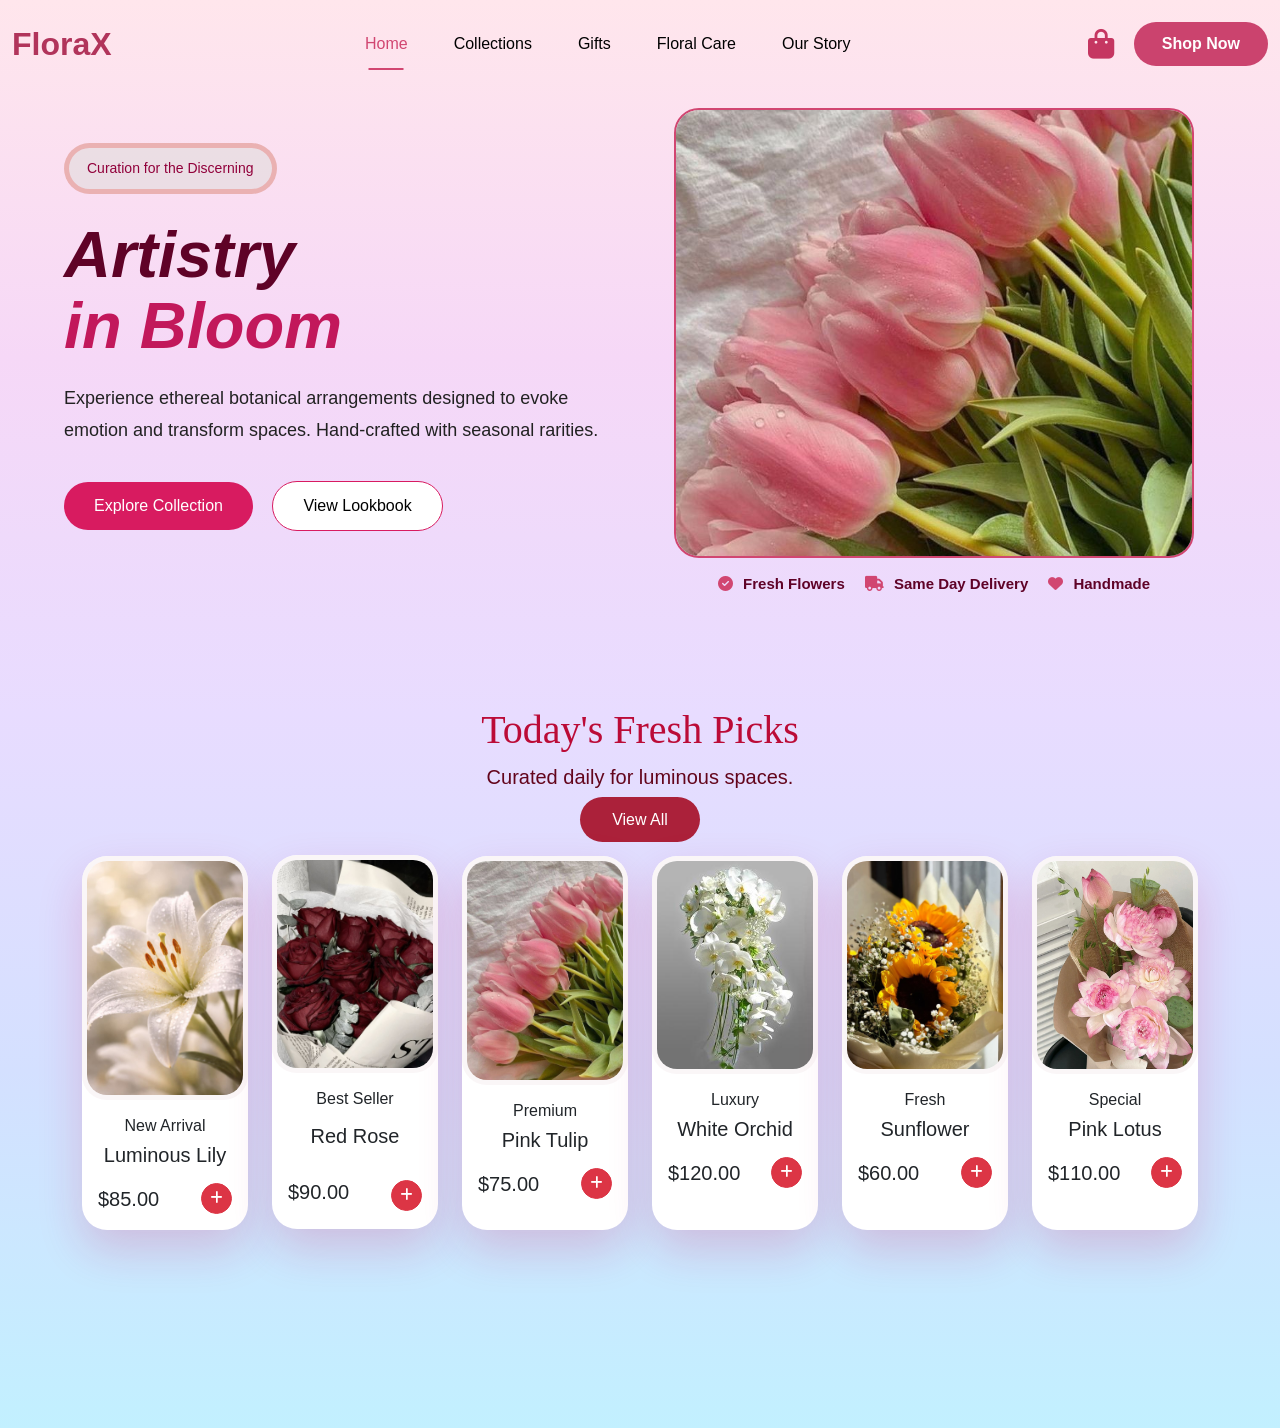
==== index.html @ 1a3cf691 "created cards" ====
<!DOCTYPE html>
<html lang="en">

<head>
    <meta charset="UTF-8">
    <meta name="viewport" content="width=device-width, initial-scale=1.0">
    <title>FloraX</title>
    <link href="https://cdn.jsdelivr.net/npm/bootstrap@5.0.2/dist/css/bootstrap.min.css" rel="stylesheet"
        integrity="sha384-EVSTQN3/azprG1Anm3QDgpJLIm9Nao0Yz1ztcQTwFspd3yD65VohhpuuCOmLASjC" crossorigin="anonymous">
        <script src="https://cdn.jsdelivr.net/npm/bootstrap@5.0.2/dist/js/bootstrap.bundle.min.js"></script>
    <link rel="stylesheet" href="https://cdnjs.cloudflare.com/ajax/libs/font-awesome/6.7.2/css/all.min.css">
    <link rel="stylesheet" href="styles.css">
    <link rel="stylesheet" href="https://cdn.jsdelivr.net/npm/bootstrap-icons@1.11.3/font/bootstrap-icons.min.css">
</head>

<body>

    <div class="container-fluid">

    <nav class="navbar navbar-expand-lg">
        <a class="navbar-brand logo" href="#">FloraX</a>

        <button class="navbar-toggler" type="button" data-bs-toggle="collapse" data-bs-target="#menu">
            <span class="navbar-toggler-icon"></span>
        </button>

        <div class="collapse navbar-collapse" id="menu">
            <ul class="navbar-nav mx-auto">
                <li class="nav-item"><a class="nav-link active" href="#">Home</a></li>
                <li class="nav-item"><a class="nav-link" href="collection.html">Collections</a></li>
                <li class="nav-item"><a class="nav-link" href="gift.html">Gifts</a></li>
                <li class="nav-item"><a class="nav-link" href="floralcare.html">Floral Care</a></li>
                <li class="nav-item"><a class="nav-link" href="aboutus.html">Our Story</a></li>
            </ul>

            <div class="right-side">
                <i class="fa-solid fa-bag-shopping bagg"></i>
                <button class="shop-btn">Shop Now</button>
            </div>
        </div>
    </nav>
     
           <section class="d-block d-md-none">

    <div id="heroSlider" class="carousel slide" data-bs-ride="carousel">

        <div class="carousel-indicators">
            <button type="button" data-bs-target="#heroSlider" data-bs-slide-to="0" class="active" aria-current="true"></button>
            <button type="button" data-bs-target="#heroSlider" data-bs-slide-to="1"></button>
            <button type="button" data-bs-target="#heroSlider" data-bs-slide-to="2"></button>
        </div>

        <div class="carousel-inner">

            <div class="carousel-item active">

                <img src="images/lgt4.jpg" class="d-block w-100" alt="Flower 1">

                <div class="carousel-caption hero-text">
                    <span class="badge rounded-pill season">
                        Season Curational
                    </span>

                    <h1 class="hero-title">
                        Artistry in Bloom
                    </h1>

                    <p class="hero-para">
                        Hand-crafted stories told through the world's rarest petals.
                    </p>
                </div>

            </div>

            <div class="carousel-item">

                <img src="images/lgt1.webp" class="d-block w-100" alt="Flower 2">

                <div class="carousel-caption hero-text">
                    <span class="badge rounded-pill season">
                        Premium Flowers
                    </span>

                    <h1 class="hero-title">
                        Bloom Beautifully
                    </h1>

                    <p class="hero-para">
                        Fresh flowers crafted with love.
                    </p>
                </div>

            </div>

            <div class="carousel-item">

                <img src="images/sun.webp" class="d-block w-100" alt="Flower 3">

                <div class="carousel-caption hero-text">
                    <span class="badge rounded-pill season">
                        Luxury Collection
                    </span>

                    <h1 class="hero-title">
                        Elegant Gifts
                    </h1>

                    <p class="hero-para">
                        Designed for every special occasion.
                    </p>
                </div>

            </div>

        </div>

        <button class="carousel-control-prev" type="button" data-bs-target="#heroSlider" data-bs-slide="prev">
            <span class="carousel-control-prev-icon"></span>
            <span class="visually-hidden">Previous</span>
        </button>

        <button class="carousel-control-next" type="button" data-bs-target="#heroSlider" data-bs-slide="next">
            <span class="carousel-control-next-icon"></span>
            <span class="visually-hidden">Next</span>
        </button>

    </div>

</section>


<section class="hero d-none d-md-block d-lg-none">

    <div class="container-fluid">

        <div class="row align-items-center">

            <div class="col-md-6 hero1">

                                <span class="hero-tag1">
                    Curation for the Discerning
                </span>

                <h1 class="hero-title1">
                    Artistry
                    <br>
                    <span>in Bloom</span>
                </h1>

                <p class="hero-para1">
                    Experience ethereal botanical arrangements designed to evoke emotion and transform spaces.
                </p>

                <button class="btn1 hero-btn1 w-100 mb-3">
                    Explore Collection
                </button>

                <button class="btn2 hero-btn2 w-100">
                    View Lookbook
                </button>

            </div>

            <div class="col-md-6 text-center">
                <img src="images/image1.jpg" class="img-fluid hero-image w-100">
            </div>
             <div class="hero-feature">

                    <span>
                        <i class="fa-solid fa-circle-check"></i>
                        Fresh Flowers
                    </span>

                    <span>
                        <i class="fa-solid fa-truck"></i>
                        Same Day Delivery
                    </span>

                    <span>
                        <i class="fa-solid fa-heart"></i>
                        Handmade
                    </span>

                </div>


        </div>

    </div>

</section>
<section class="hero d-none d-lg-block">

    <div class="container-fluid">

        <div class="row align-items-center">

            <div class="col-lg-6 ">

                <span class="hero-tag2">
                    Curation for the Discerning
                </span>

                <h1 class="hero-title2">
                    Artistry
                    <br>
                    <span>in Bloom</span>
                </h1>

                <p class="hero-para2">
                    Experience ethereal botanical arrangements designed to evoke emotion and transform spaces.
                    Hand-crafted with seasonal rarities.
                </p>

                <button class="hero-btn12">
                    Explore Collection
                </button>

                <button class="hero-btn13">
                    View Lookbook
                </button>

            </div>

            <div class="col-lg-6 text-center">

                <img src="images/tulip.jpg" class="img-fluid hero-image" alt="Flower Bouquet">

                <div class="hero-feature">

                    <span>
                        <i class="fa-solid fa-circle-check"></i>
                        Fresh Flowers
                    </span>

                    <span>
                        <i class="fa-solid fa-truck"></i>
                        Same Day Delivery
                    </span>

                    <span>
                        <i class="fa-solid fa-heart"></i>
                        Handmade
                    </span>

                </div>

            </div>

        </div>

    </div>

</section>

<section class="container my-5 fresh-picks">

    
    <div class="row g-4">
        <div class="text-center ">
        <h1 style="color: rgb(187, 11, 55); font-family: serif; font-size: 40px;">Today's Fresh Picks</h1>
        <p style="color: rgb(99, 5, 28); font-family: sans-serif; font-size: 20px;">
            Curated daily for luminous spaces.
        </p>

        <a href="#" class="btn-view-all">
            View All
        </a>
    </div>


        <div class="col-6 col-md-4 col-lg-2">
            <div class="card h-100">
                <img src="images/lily.jpg" class="card-img-top">

                <div class="card-body text-center">
                    <h6 class="text-t">New Arrival</h6>
                    <h5 class="fn">Luminous Lily</h5>

                    <div class="d-flex justify-content-between align-items-center mt-3">
                        <h5 class="mb-0">$85.00</h5>

                        <button class="btn btn-sm btn-danger rounded-circle c1">
                            <i class="fa-solid fa-plus"></i>
                        </button>
                    </div>
                </div>
            </div>
        </div>

        <div class="col-6 col-md-4 col-lg-2 card2">
            <div class="card h-100">
                <img src="images/rose.jpg" class="card-img-top img2">

                <div class="card-body text-center">
                    <h6 class="text-t">Best Seller</h6>
                    <h5 class="fn mt-3">Red Rose</h5>

                    <div class="d-flex justify-content-between align-items-center mt-4">
                        <h5 class="mb-0">$90.00</h5>

                        <button class="btn btn-sm btn-danger rounded-circle c1 mt-2">
                            <i class="fa-solid fa-plus c"></i>
                        </button>
                    </div>
                </div>
            </div>
        </div>

        <div class="col-6 col-md-4 col-lg-2 d-none d-md-block">
            <div class="card h-100">
                <img src="images/tulip.jpg" class="card-img-top">

                <div class="card-body text-center">
                    <h6 class="text-t">Premium</h6>
                    <h5 class="fn">Pink Tulip</h5>

                    <div class="d-flex justify-content-between align-items-center mt-3">
                        <h5 class="mb-0">$75.00</h5>

                        <button class="btn btn-sm btn-danger rounded-circle c1">
                            <i class="fa-solid fa-plus"></i>
                        </button>
                    </div>
                </div>
            </div>
        </div>

        <div class="col-6 col-md-4 col-lg-2 d-none d-md-block">
            <div class="card h-100">
                <img src="images/orchid.jpg" class="card-img-top">

                <div class="card-body text-center">
                    <h6 class="text-t">Luxury</h6>
                    <h5 class="fn">White Orchid</h5>

                    <div class="d-flex justify-content-between align-items-center mt-3">
                        <h5 class="mb-0">$120.00</h5>

                        <button class="btn btn-sm btn-danger rounded-circle c1">
                            <i class="fa-solid fa-plus"></i>
                        </button>
                    </div>
                </div>
            </div>
        </div>

        <div class="col-6 col-md-4 col-lg-2 d-none d-md-block">
            <div class="card h-100">
                <img src="images/sunflower.jpg" class="card-img-top">

                <div class="card-body text-center">
                    <h6 class="text-t">Fresh</h6>
                    <h5 class="fn">Sunflower</h5>

                    <div class="d-flex justify-content-between align-items-center mt-3">
                        <h5 class="mb-0">$60.00</h5>

                        <button class="btn btn-sm btn-danger rounded-circle c1">
                            <i class="fa-solid fa-plus"></i>
                        </button>
                    </div>
                </div>
            </div>
        </div>

        <div class="col-6 col-md-4 col-lg-2 d-none d-md-block">
                   <div class="card h-100">
    <img src="images/lotus.jpg" class="card-img-top">

    <div class="card-body text-center">
        <h6 class="text-t">Special</h6>
        <h5 class="fn">Pink Lotus</h5>

        <div class="d-flex justify-content-between align-items-center mt-3">
            <h5 class="mb-0">$110.00</h5>

            <button class="btn btn-sm btn-danger rounded-circle c1">
                <i class="fa-solid fa-plus"></i>
            </button>
        </div>
    </div>
</div>
</div>

</div>

</section>


                 
                  




    </div>
    </body>
    </html>
---- styles.css ----
* {
    margin: 0;
    padding: 0;
    box-sizing: border-box;
    font-family: Arial, Helvetica, sans-serif;
}

html,
body {
    overflow-x: hidden;
}

body {
    margin: 0;
    min-height: 100vh;
    background: linear-gradient(to bottom, #ffe6ec, #f6d8f7, #e8dcff, #d4e0ff, #c2f0ff);
}

.navbar {
    padding: 15px 0;
    background: transparent !important;
    position: sticky;
    top: 0;
    z-index: 1000;
}

.logo {
    font-size: 28px;
    font-weight: 700;
    color: #b1345b !important;
    text-decoration: none;
}

.navbar-toggler {
    border: none;
}

.navbar-toggler:focus {
    box-shadow: none;
}

.navbar-toggler-icon {
    filter: invert(1);
}

.navbar-nav {
    gap: 10px;
    text-align: center;
    margin: 20px 0;
}

.nav-link {
    color: #000000 !important;
    font-size: 16px;
    font-weight: 500;
    position: relative;
    transition: 0.3s;
}

.nav-link:hover {
    color: #d14671 !important;
}

.nav-link.active {
    color: #d14671 !important;
}

.nav-link.active::after {
    content: "";
    position: absolute;
    left: 50%;
    transform: translateX(-50%);
    bottom: -6px;
    width: 35px;
    height: 2px;
    background: #d14671;
}

.right-side {
    display: flex;
    flex-direction: column;
    align-items: center;
    gap: 15px;
    margin-top: 20px;
}

.bagg {
    color: #c53661;
    font-size: 30px;
}

.shop-btn {
    width: 180px;
    padding: 10px 28px;
    border: none;
    border-radius: 30px;
    background:  #cb436e;
    color: #fff;
    font-weight: 600;
    transition: 0.3s;
}

.shop-btn:hover {
    background: #94173d;
}

@media (min-width: 768px) {
    .logo {
        font-size: 30px;
    }

    .navbar-nav {
        gap: 15px;
        text-align: center;
    }

    .right-side {
        flex-direction: row;
        justify-content: center;
        gap: 20px;
        margin-top: 20px;
    }

    .shop-btn {
        width: auto;
    }
}

@media (min-width: 992px) {
    .logo {
        font-size: 32px;
    }

    .navbar-nav {
        gap: 30px;
        margin: 0 auto;
        text-align: left;
    }

    .right-side {
        margin-top: 0;
        justify-content: flex-end;
        align-items: center;
        gap: 20px;
    }

    .shop-btn {
        width: auto;
        padding: 10px 28px;
    }
}
.dropdown-menu {
    border: 1px solid black;
    border-radius: 10px;
}

.dropdown-item:hover {
    background: #d14671;
    color: #0e0d0d;
}

.logo {
    opacity: 0;
    animation: slideLeft .8s ease forwards;
}

.nav-item {
    opacity: 0;
    animation: fadeDown .6s ease forwards;
}

.nav-item:nth-child(1) {
    animation-delay: .2s;
}

.nav-item:nth-child(2) {
    animation-delay: .4s;
}

.nav-item:nth-child(3) {
    animation-delay: .6s;
}

.nav-item:nth-child(4) {
    animation-delay: .8s;
}

.nav-item:nth-child(5) {
    animation-delay: 1s;
}

.right-side {
    opacity: 0;
    animation: slideRight .8s ease forwards;
    animation-delay: 1s;
}

.shop-btn {
    transition: .3s;
}

.shop-btn:hover {
    transform: translateY(-4px) scale(1.05);
}

.shop-btn {
    animation: zoomIn 1s ease;
}

.bagg:hover {
    animation: rotate .5s ease;
}

@keyframes slideLeft {
    from {
        opacity: 0;
        transform: translateX(-60px);
    }

    to {
        opacity: 1;
        transform: translateX(0);
    }
}

@keyframes slideRight {
    from {
        opacity: 0;
        transform: translateX(60px);
    }

    to {
        opacity: 1;
        transform: translateX(0);
    }
}

@keyframes fadeDown {
    from {
        opacity: 0;
        transform: translateY(-25px);
    }

    to {
        opacity: 1;
        transform: translateY(0);
    }
}

@keyframes zoomIn {
    from {
        opacity: 0;
        transform: scale(.8);
    }

    to {
        opacity: 1;
        transform: scale(1);
    }
}

@keyframes rotate {
    from {
        transform: rotate(0deg);
    }

    to {
        transform: rotate(360deg);
    }
}


.carousel,
.carousel-inner,
.carousel-item {
    width: 100%;
}

.carousel-item {
    transition: transform .6s ease-in-out;
}

.carousel-item img {
    display: block;
}


.carousel-item img {
    width: 100%;
    height: 60vh;
    object-fit: cover;
}

.hero-text {
    position: absolute;
    bottom: 30px;
    left: 50%;
    transform: translateX(-50%);
    width: 85%;
    text-align: center;
}
.season {
    position: relative;
    top: -15px;
    left: 10px;
    font-size: 15px;
    background-color: #c5c3c36c;
    color: #b0004d;
    border: 2px solid rgba(240, 239, 239, 0.768);
}

.hero-title {
    position: relative;
    top: -5px;
    left: 10px;
    font-size: 32px;
    text-align: center;
    color: rgb(151, 19, 57);
}

.hero-para {
    position: relative;
    top: 5px;
    left: 10px;
    font-size: 15px;
    text-align: center;
    color: rgb(187, 11, 55);
}
@media (min-width:768px){

    .hero1{
            position: relative;
            bottom: -20px;
}
    

    .hero-tag1{
    background:rgba(225,221,221,.6);
    border:5px solid rgba(233,166,166,.8);
    padding:10px;
    border-radius:25px;
    color:#91013b;
    font-size:14px;
}
.hero-title1{
    font-size:55px;
    color:#5f0227;
    font-style:italic;
    font-weight:bold;
    margin-top:30px;
}


.hero-btn1{
    background:#d81b60;
    color:#fff;
    border:none;
    border-radius:30px;
    padding:12px;
}

.hero-title1 span{
    color:#c2185b;
}

.hero-para1{
    margin:20px 0;
    font-size:18px;
    line-height:30px;
}

.hero-btn2{
    background:#fff;
    border-radius:30px;
    padding:12px;
}

.hero-image{
    width:90%;
    max-width:520px;
    height:35vh;
    object-fit:cover;
    border:2px solid #d14671;
    border-radius:20px;
    position: relative;
    top: -16px;
}
.hero-feature{
    display:flex;
    justify-content:center;
    gap:20px;
    flex-wrap:wrap;
    margin-top:25px;
    position: relative;
    left: 200px;
    top: -30px;
}

.hero-feature span{
    color:#5f0227;
    font-size:12px;
    font-weight:600;
}

.hero-feature i{
    color:#d14671;
    margin-right:6px;
}
 .card2 {
        position: relative;
        top: -1px !important;
    }
}



@media (min-width:992px){
.hero{
    width:100%;
    min-height:80vh;
    display:flex;
    align-items:center;
    padding:80px 40px;
    position: relative;
    top: -80px;
}

.hero-tag2{
    display:inline-block;
    background:rgba(225,221,221,.6);
    border:5px solid rgba(233,166,166,.8);
    color:#91013b;
    padding:10px 18px;
    border-radius:30px;
    font-size:14px;
    margin-bottom:25px;
}

.hero-title2{
    font-size:65px;
    font-weight:700;
    color:#5f0227;
    font-style:italic;
    line-height:1.1;
    margin-bottom:20px;
}

.hero-title2 span{
    color:#c2185b;
}

.hero-para2{
    font-size:18px;
    line-height:32px;
    color:#222;
    margin-bottom:35px;
}

.hero-btn12{
    background:#d81b60;
    color:#fff;
    border:none;
    padding:12px 30px;
    border-radius:30px;
    margin-right:15px;
    transition:.3s;
}

.hero-btn12:hover{
    background:#b0004d;
}

.hero-btn13{
    background:#fff;
    color:#000;
    border:1px solid #d81b60;
    padding:12px 30px;
    border-radius:30px;
    transition:.3s;
}

.hero-btn13:hover{
    background:#d81b60;
    color:#fff;
}

.hero-image{
    width:100%;
    min-width:50px;
    height: 450px;;
    object-fit:cover;
    border-radius:25px;
    border:2px solid #d14671;
    position: relative;
    top: 20px;
}

.hero-feature{
    display:flex;
    justify-content:center;
    gap:20px;
    flex-wrap:wrap;
    margin-top:25px;
    
   
}

.hero-feature span{
    color:#5f0227;
    font-size:15px;
    font-weight:600;
    position: relative;
     left: -200px;
     top:40px;
}

.hero-feature i{
    color:#d14671;
    margin-right:6px;
}
 
     .cards {
        display: flex;
        flex-wrap: wrap;
        justify-content: center;
        gap: 20px;
       
    }
     .card2 {
        position: relative;
        top: 0px;
    }
      .fresh-picks{
    position:relative;
    bottom:150px;
}



}
.card-img-top {
    border: #f7f0f29e solid 5px;
    border-radius: 25px;
}
.card2 {
        position: relative;
        top: 30px;
       
    }
    .btn-view-all{
         background: #ab213a;
    color: #fff;
    text-decoration: none;
    padding: 14px 32px;
    border-radius: 50px;
    font-weight: 300;
    }
    .btn-view-all:hover {
    background: #b92e58;
    color: #b1afda;
}

.card{
    border:none;
    border-radius:25px;
    overflow:hidden;
    animation: cardEntry 1s ease forwards;
    opacity:0;
}
@keyframes cardEntry{

    from{
        opacity:0;
        transform:translateY(80px) scale(0.9);
        box-shadow:0 0 0 rgba(216,27,96,0);
    }


    to{
        opacity:1;
        transform:translateY(0) scale(1);
        box-shadow:0 20px 45px rgba(216,27,96,0.20);
    }

}
.card:nth-child(1){
    animation-delay:.2s;
}

.card:nth-child(2){
    animation-delay:.4s;
}

.card:nth-child(3){
    animation-delay:.6s;
}

.card:nth-child(4){
    animation-delay:.8s;
}

.card:nth-child(5){
    animation-delay:1s;
}

.card:nth-child(6){
    animation-delay:1.2s;
}

.card{
    border:none;
    border-radius:25px;
    overflow:hidden;
    transition:all 0.4s ease;
}


.card:hover,
.card:active{
    transform:translateY(-15px);
    box-shadow:0 20px 45px rgba(216,27,96,0.25);
}


.card-img-top{
    transition:transform 0.5s ease;
}


.card:hover .card-img-top,
.card:active .card-img-top{
    transform:scale(1.08);
}


.card-body{
    transition:0.4s ease;
}


.card:hover .card-body,
.card:active .card-body{
    background:#fff3f7;
}


.c1{
    transition:0.4s ease;
}


.card:hover .c1,
.card:active .c1{
    transform:rotate(90deg);
    background:#d81b60;
}
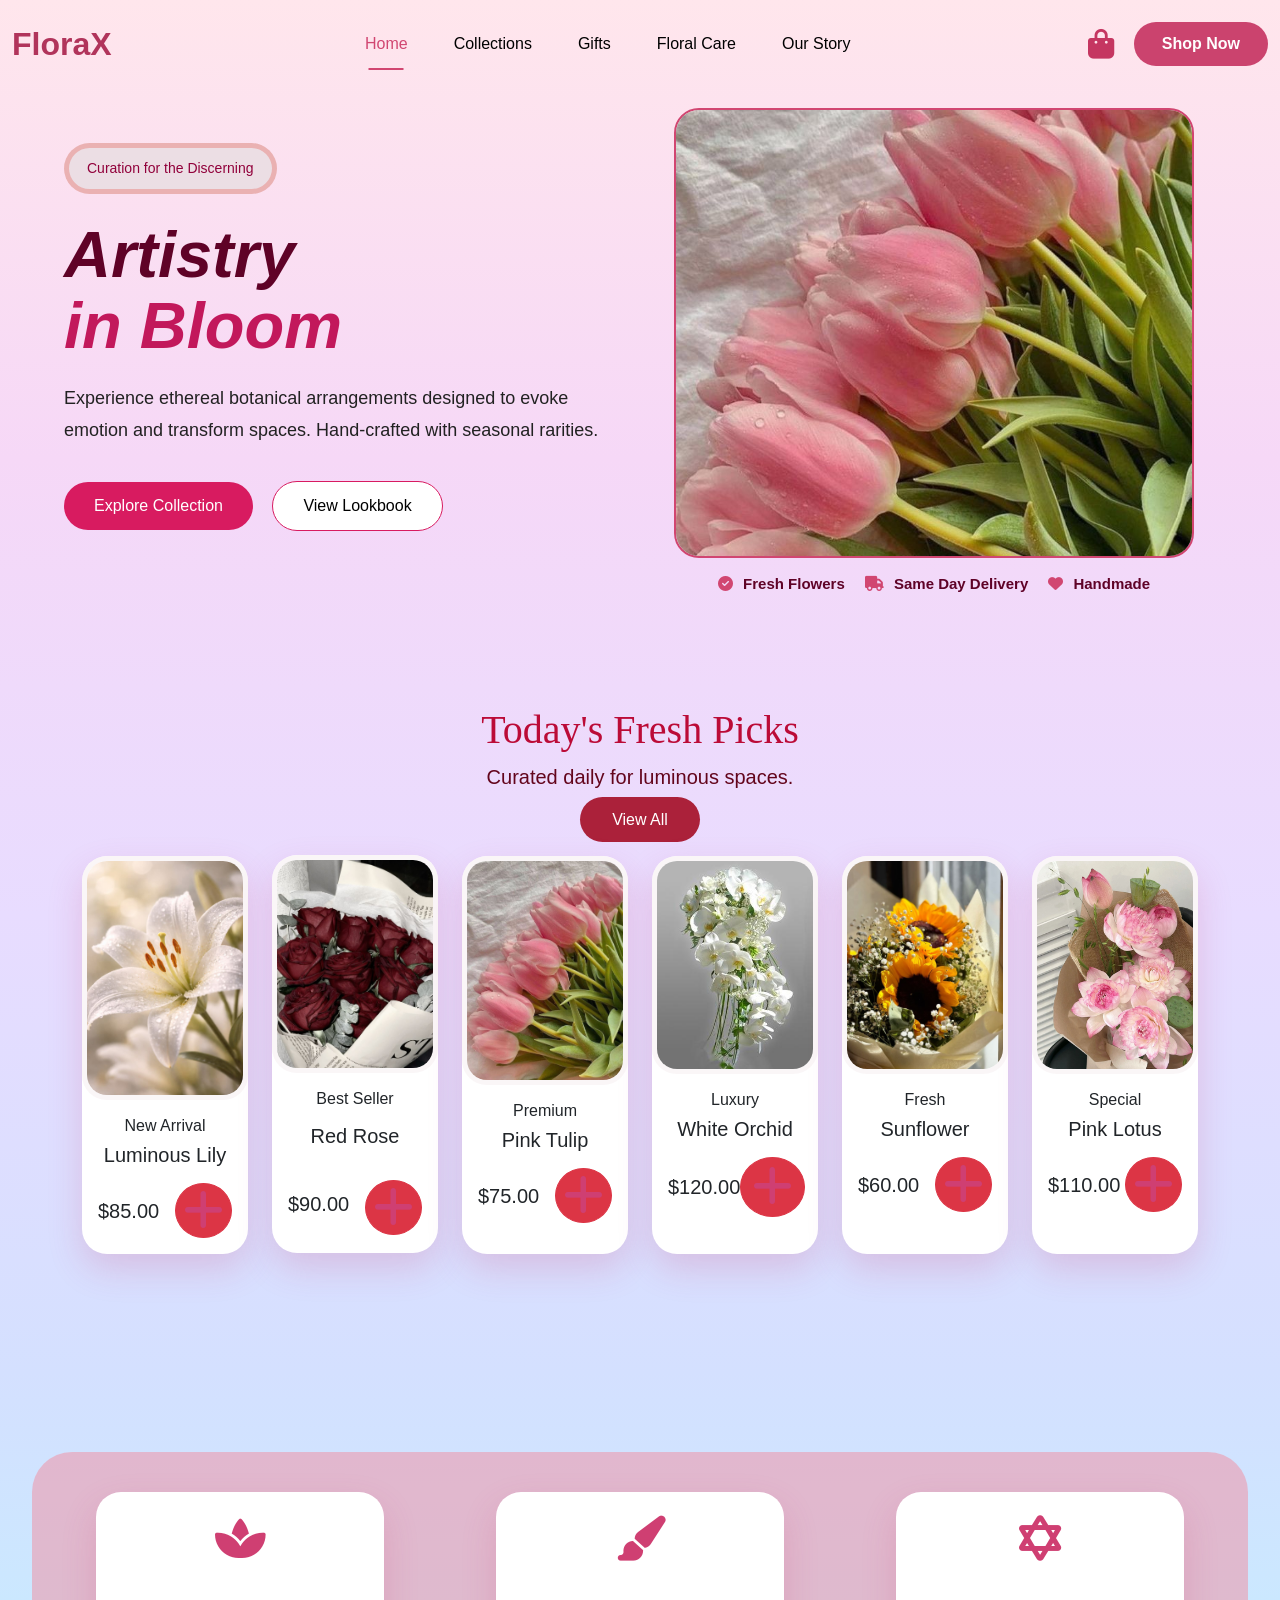
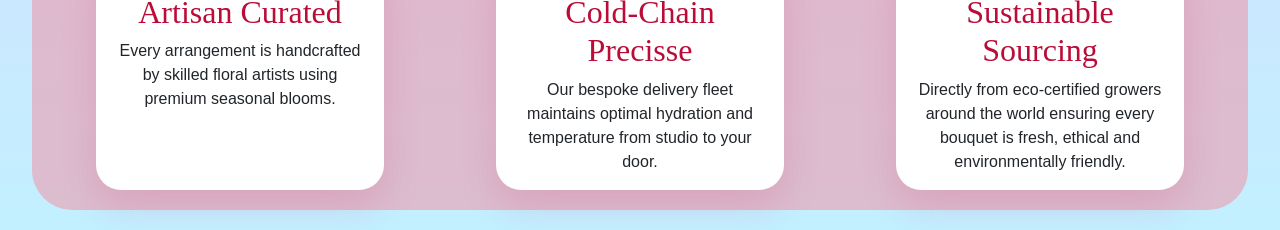
==== commit fd6058a3: "created 3 cards" ====
--- a/index.html
+++ b/index.html
@@ -337,6 +337,25 @@
                     <div class="d-flex justify-content-between align-items-center mt-3">
                         <h5 class="mb-0">$120.00</h5>
 
+                        <button class="btn  btn-danger rounded-circle c1">
+                            <i class="fa-solid fa-plus"></i>
+                        </button>
+                    </div>
+                </div>
+            </div>
+        </div>
+
+        <div class="col-6 col-md-4 col-lg-2 d-none d-md-block">
+            <div class="card h-100">
+                <img src="images/sunflower.jpg" class="card-img-top">
+
+                <div class="card-body text-center">
+                    <h6 class="text-t">Fresh</h6>
+                    <h5 class="fn">Sunflower</h5>
+
+                    <div class="d-flex justify-content-between align-items-center mt-3">
+                        <h5 class="mb-0">$60.00</h5>
+
                         <button class="btn btn-sm btn-danger rounded-circle c1">
                             <i class="fa-solid fa-plus"></i>
                         </button>
@@ -346,25 +365,6 @@
         </div>
 
         <div class="col-6 col-md-4 col-lg-2 d-none d-md-block">
-            <div class="card h-100">
-                <img src="images/sunflower.jpg" class="card-img-top">
-
-                <div class="card-body text-center">
-                    <h6 class="text-t">Fresh</h6>
-                    <h5 class="fn">Sunflower</h5>
-
-                    <div class="d-flex justify-content-between align-items-center mt-3">
-                        <h5 class="mb-0">$60.00</h5>
-
-                        <button class="btn btn-sm btn-danger rounded-circle c1">
-                            <i class="fa-solid fa-plus"></i>
-                        </button>
-                    </div>
-                </div>
-            </div>
-        </div>
-
-        <div class="col-6 col-md-4 col-lg-2 d-none d-md-block">
                    <div class="card h-100">
     <img src="images/lotus.jpg" class="card-img-top">
 
@@ -386,6 +386,49 @@
 </div>
 
 </section>
+<section style="background-color: rgba(241, 146, 162, 0.527); margin: 20px; border-radius: 40px; padding-top: 20px;">
+
+    <div class="row g-4 justify-content-center" style="padding:20px;">
+
+        <div class="col-12 col-md-6 col-lg-4 d-flex justify-content-center">
+            <div class="card h-100" style="max-width:18rem; width:100%;">
+                <i class="fa-solid fa-spa pt-4 text-center"></i>
+
+                <div class="card-body text-center">
+                    <p class="card-text"></p>
+                    <h2>Artisan Curated</h2>
+                    Every arrangement is handcrafted by skilled floral artists using premium seasonal blooms.
+                </div>
+            </div>
+        </div>
+
+        <div class="col-12 col-md-6 col-lg-4 d-flex justify-content-center">
+            <div class="card h-100" style="max-width:18rem; width:100%;">
+                <i class="fa-solid fa-paintbrush pt-4 text-center"></i>
+
+                <div class="card-body text-center">
+                    <p class="card-text"></p>
+                    <h2 style="color: rgb(187, 11, 55);font-family: serif;">Cold-Chain Precisse</h2>
+                    Our bespoke delivery fleet maintains optimal hydration and temperature from studio to your door.
+                </div>
+            </div>
+        </div>
+
+        <div class="col-12 col-md-6 col-lg-4 d-flex justify-content-center">
+            <div class="card h-100" style="max-width:18rem; width:100%;">
+                <i class="fa-solid fa-star-of-david pt-4 text-center"></i>
+
+                <div class="card-body text-center">
+                    <p class="card-text"></p>
+                    <h2 style="color: rgb(187, 11, 55);font-family: serif;">Sustainable Sourcing</h2>
+                    Directly from eco-certified growers around the world ensuring every bouquet is fresh, ethical and environmentally friendly.
+                </div>
+            </div>
+        </div>
+
+    </div>
+</section>
+
 
 
                  
--- a/styles.css
+++ b/styles.css
@@ -638,24 +638,286 @@
 }
 
 
-.card:hover .card-body,
-.card:active .card-body{
-    background:#fff3f7;
-}
-
-
 .c1{
     transition:0.4s ease;
 }
 
 
-.card:hover .c1,
-.card:active .c1{
-    transform:rotate(90deg);
-    background:#d81b60;
-}
+.card:hover .c1{
+    animation:rotateBtn 0.6s ease;
+}
+
+
+@keyframes rotateBtn{
+
+    from{
+        transform:rotate(0deg);
+    }
+
+    to{
+        transform:rotate(360deg);
+    }
+
+}
+.footer {
+
+    padding: 80px 0;
+    background: linear-gradient(to bottom, #fff7fa, #ffffff);
+
+}
+
+.ft {
+
+    background: #ffffff67;
+    padding: 20px;
+    border-radius: 25px;
+    text-align: center;
   
 
-
-
-
+}
+
+.join-title {
+
+    color: #cf3f72;
+    font-size: 42px;
+    font-family: Georgia, serif;
+    margin-bottom: 15px;
+    text-align: center;
+
+}
+
+.join-text {
+
+    color: #000000;
+    font-size: 17px;
+    line-height: 30px;
+    margin-bottom: 30px;
+
+}
+
+.join-form {
+
+    display: flex;
+    flex-direction: column;
+    justify-content: center;
+    gap: 15px;
+
+}
+
+.email-box {
+
+    width: 100%;
+    height: 55px;
+    border: 1px solid #ddd;
+    border-radius: 30px;
+    padding: 20px;
+
+
+}
+
+
+.subscribe-btn {
+
+    padding: 10px;
+    border: none;
+    border-radius: 30px;
+    background: #cf3f72;
+    color: #fff;
+    font-weight: 600;
+    transition: .3s;
+
+}
+
+.subscribe-btn:hover {
+
+    background: #a72c57;
+
+}
+.card{
+    border:none;
+    border-radius:25px;
+    overflow:hidden;
+    opacity:0;
+    animation:cardShow 1s ease forwards;
+    transition:0.4s ease;
+}
+
+
+.card:nth-child(1){
+    animation-delay:0.2s;
+}
+
+.card:nth-child(2){
+    animation-delay:0.4s;
+}
+
+.card:nth-child(3){
+    animation-delay:0.6s;
+}
+
+
+@keyframes cardShow{
+
+    from{
+        opacity:0;
+        transform:translateY(50px) scale(0.9);
+        box-shadow:0 0 0 rgba(207,63,114,0);
+    }
+
+    to{
+        opacity:1;
+        transform:translateY(0) scale(1);
+        box-shadow:0 15px 35px rgba(207,63,114,0.2);
+    }
+
+}
+
+
+.card:hover{
+    transform:translateY(-12px);
+    box-shadow:0 25px 45px rgba(207,63,114,0.35);
+}
+
+
+.card i{
+    font-size:45px;
+    color:#cf3f72;
+    transition:0.4s ease;
+}
+
+
+.card:hover i{
+    transform:scale(1.2) rotate(8deg);
+}
+
+
+.card h2{
+    color:#bb0b37;
+    font-family:serif;
+    transition:0.3s ease;
+}
+
+
+.card:hover h2{
+    letter-spacing:1px;
+}
+
+
+.subscribe-btn{
+    transition:0.4s ease;
+}
+
+
+.subscribe-btn:hover{
+    transform:translateY(-5px);
+    box-shadow:0 10px 25px rgba(207,63,114,0.35);
+}
+
+@media (min-width:768px) {
+
+    .ft {
+
+        padding: 50px 40px;
+
+    }
+
+    .join-title {
+
+        font-size: 38px;
+
+    }
+
+    .join-text {
+
+        width: 80%;
+        margin: 20px auto 35px;
+        font-size: 17px;
+        line-height: 28px;
+
+    }
+
+    .join-form {
+
+        display: flex;
+        flex-direction: row;
+        justify-content: center;
+        align-items: center;
+        gap: 15px;
+
+    }
+
+    .email-box {
+
+        width: 70%;
+        height: 55px;
+        font-size: 16px;
+
+    }
+
+    .subscribe-btn {
+
+        width: 180px;
+        height: 55px;
+        font-size: 16px;
+
+    }
+}
+    
+@media (min-width:992px) {
+
+
+    .ft {
+
+        padding: 10px;
+        border-radius: 30px;
+
+    }
+
+    .join-title {
+
+        font-size: 48px;
+
+    }
+
+    .join-text {
+
+        width: 65%;
+        margin: 20px auto 40px;
+        font-size: 18px;
+        line-height: 32px;
+
+    }
+
+    .join-form {
+
+        display: flex;
+        flex-direction: row;
+        justify-content: center;
+        align-items: center;
+        gap: 20px;
+
+    }
+
+    .email-box {
+
+        width: 420px;
+        height: 60px;
+        font-size: 17px;
+        padding: 0 20px;
+
+    }
+
+    .subscribe-btn {
+
+        width: 180px;
+        height: 60px;
+        font-size: 17px;
+        font-weight: 600;
+
+    }
+}
+
+
+
+
+
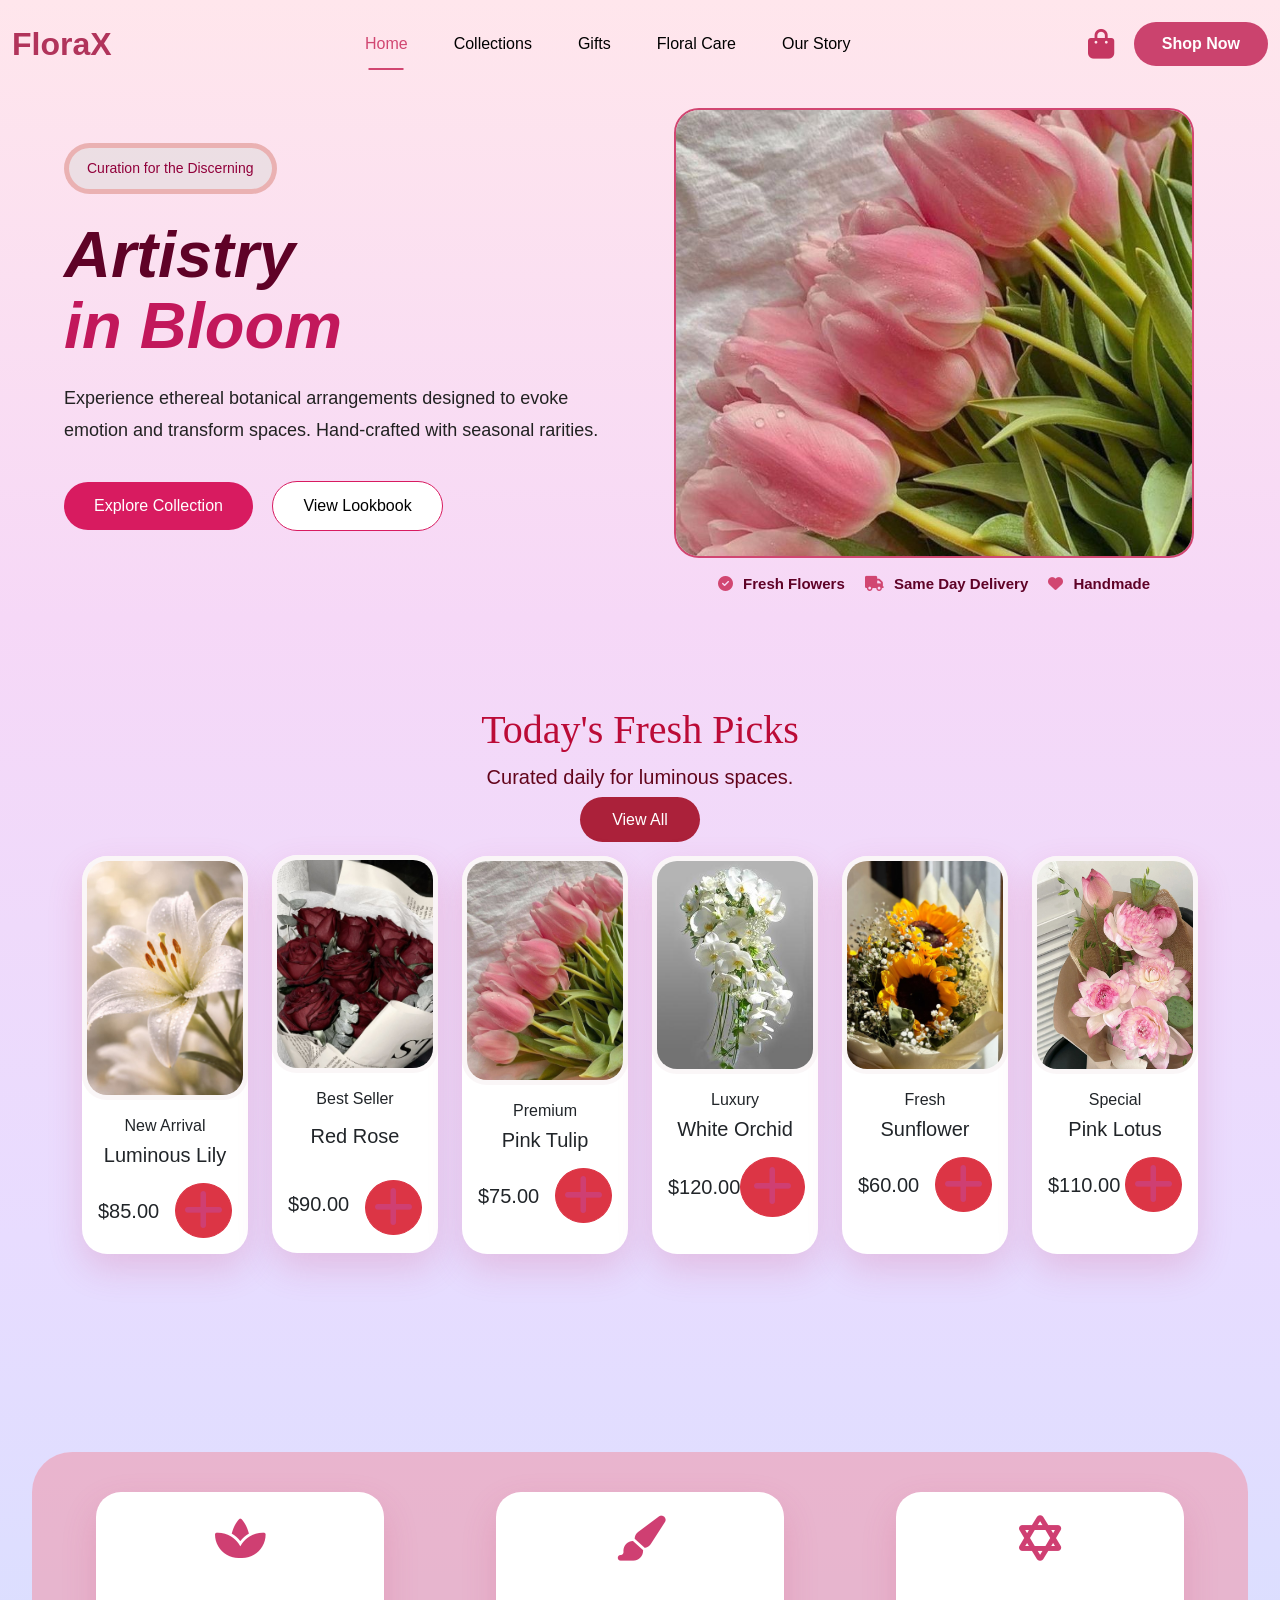
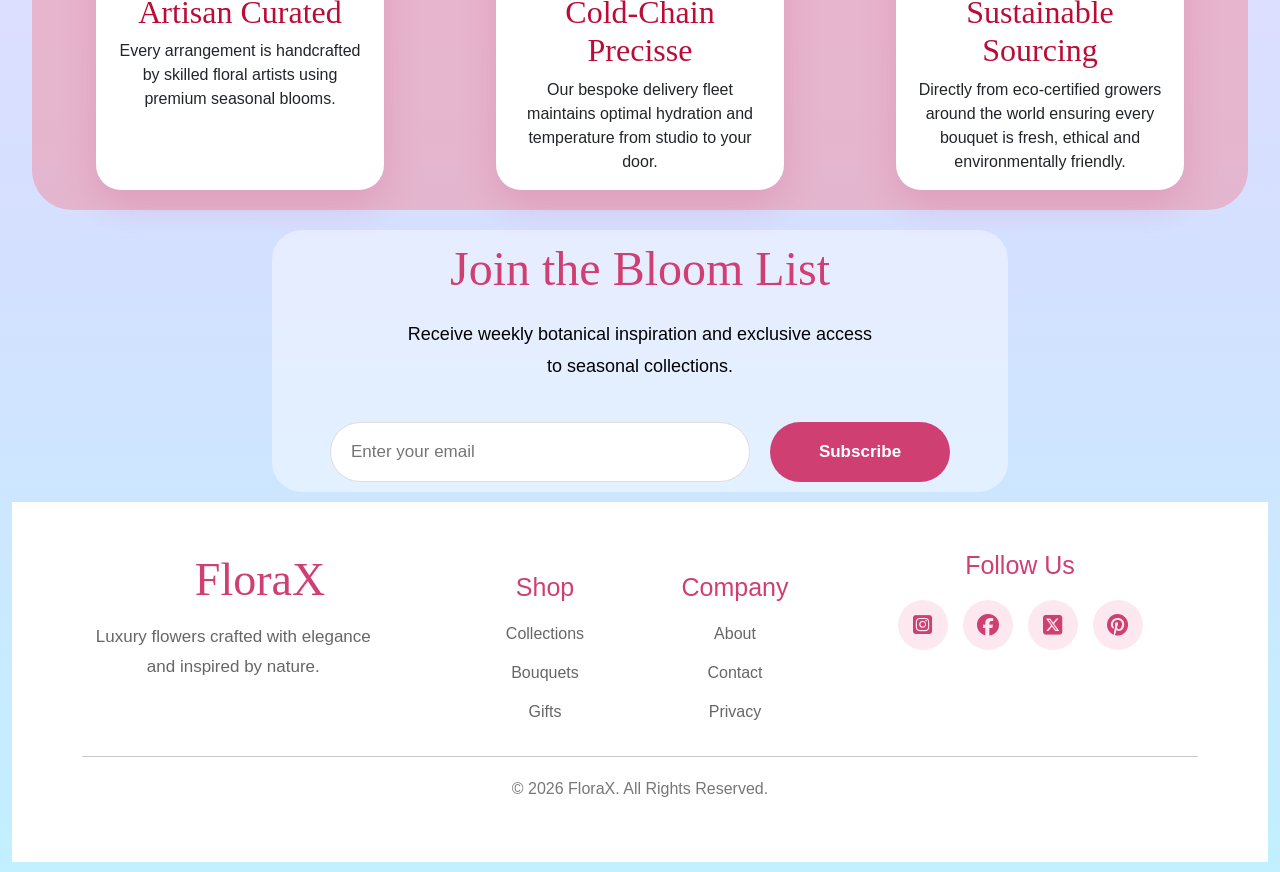
==== commit b4bcb83a: "add footer" ====
--- a/index.html
+++ b/index.html
@@ -428,6 +428,141 @@
 
     </div>
 </section>
+<section>
+
+    <div class="container">
+
+        <div class="row justify-content-center">
+
+            <div class="col-lg-8 col-md-10 col-12">
+
+                <div class="ft">
+
+                    <h1 class="join-title">
+                        Join the Bloom List
+                    </h1>
+
+                    <p class="join-text">
+                        Receive weekly botanical inspiration and exclusive access to seasonal collections.
+                    </p>
+
+                    <div class="join-form">
+
+                        <input type="email" class="email-box" placeholder="Enter your email">
+
+                        <button class="subscribe-btn">
+                            Subscribe
+                        </button>
+
+                    </div>
+
+                </div>
+
+            </div>
+
+        </div>
+
+    </div>
+
+</section>
+
+
+<section>
+
+    <footer class="footer w-100">
+
+        <div class="container">
+
+            <div class="row">
+
+                <div class="col-12 col-md-6 col-lg-4">
+
+                    <div class="foot1">
+
+                        <h1 class="foot-logo">
+                            FloraX
+                        </h1>
+
+                        <p class="foot-text">
+                            Luxury flowers crafted with elegance and inspired by nature.
+                        </p>
+
+                    </div>
+
+                </div>
+
+                <div class="col-6 col-md-3 col-lg-2">
+
+                    <div class="foot2">
+
+                        <h3 class="foot-head">
+                            Shop
+                        </h3>
+
+                        <ul class="foot-list">
+                            <li><a href="#">Collections</a></li>
+                            <li><a href="#">Bouquets</a></li>
+                            <li><a href="#">Gifts</a></li>
+                        </ul>
+
+                    </div>
+
+                </div>
+
+                <div class="col-6 col-md-3 col-lg-2">
+
+                    <div class="foot2">
+
+                        <h3 class="foot-head">
+                            Company
+                        </h3>
+
+                        <ul class="foot-list">
+                            <li><a href="#">About</a></li>
+                            <li><a href="#">Contact</a></li>
+                            <li><a href="#">Privacy</a></li>
+                        </ul>
+
+                    </div>
+
+                </div>
+
+                <div class="col-12 col-md-12 col-lg-4">
+
+                    <div class="foot3">
+
+                        <h3 class="foot-head">Follow Us</h3>
+
+                        <div class="social">
+
+                            <a href="#"><i class="fa-brands fa-square-instagram"></i></a>
+
+                            <a href="#"><i class="fa-brands fa-facebook"></i></a>
+
+                            <a href="#"><i class="fa-brands fa-square-x-twitter"></i></a>
+
+                            <a href="#"><i class="fa-brands fa-pinterest"></i></a>
+
+                        </div>
+
+                    </div>
+
+                </div>
+
+            </div>
+
+            <hr>
+
+            <div class="copy">
+                <p>© 2026 FloraX. All Rights Reserved.</p>
+            </div>
+
+        </div>
+
+    </footer>
+
+</section>
+
 
 
 
--- a/styles.css
+++ b/styles.css
@@ -812,6 +812,113 @@
     transform:translateY(-5px);
     box-shadow:0 10px 25px rgba(207,63,114,0.35);
 }
+.footer {
+
+    padding: 50px;
+    background: #ffffff;
+    
+
+
+}
+
+.foot-logo {
+
+    font-size: 35px;
+    font-family: Georgia, serif;
+    color: #cf3f72;
+    text-align: center;
+
+}
+
+.foot-text {
+
+    text-align: center;
+    color: #666;
+    font-size: 15px;
+    line-height: 25px;
+    margin: 15px 0 30px;
+
+}
+
+.foot-head {
+
+    color: #cf3f72;
+    font-size: 22px;
+    margin: 20px;
+    text-align: center;
+
+}
+
+.foot-list {
+
+    list-style: none;
+    padding: 0;
+    text-align: center;
+
+}
+
+.foot-list li {
+
+    margin-bottom: 10px;
+
+}
+
+.foot3{
+     position: relative;
+     bottom: 22px;
+}
+.foot-list a {
+
+    text-decoration: none;
+    color: #666;
+
+}
+
+.foot-list a:hover {
+
+    color: #cf3f72;
+
+}
+
+.social {
+
+    display: flex;
+    justify-content: center;
+    gap: 15px;
+    margin-top: 15px;
+
+}
+
+.social a {
+
+    width: 45px;
+    height: 45px;
+    background: #fde8ef;
+    border-radius: 50%;
+    display: flex;
+    justify-content: center;
+    align-items: center;
+    color: #cf3f72;
+    font-size: 20px;
+    text-decoration: none;
+
+}
+
+.social a:hover {
+
+    background: #cf3f72;
+    color: #fff;
+
+}
+
+.copy {
+
+    text-align: center;
+    color: #777;
+    margin-top: 20px;
+
+}
+
 
 @media (min-width:768px) {
 
@@ -861,6 +968,56 @@
         font-size: 16px;
 
     }
+      .footer {
+
+        width: 100%;
+        height: 50vh;
+        margin: 10px;
+        position: relative;
+        left: -10px;
+
+    }
+
+    .foot-logo {
+
+        font-size: 46px;
+
+    }
+
+    .foot-text {
+
+        width: 85%;
+        font-size: 17px;
+        line-height: 30px;
+
+    }
+
+    .foot-head {
+
+        font-size: 25px;
+        
+
+    }
+
+    .foot-list li {
+
+        margin-bottom: 15px;
+
+    }
+
+    .social a {
+
+        width: 50px;
+        height: 50px;
+        font-size: 22px;
+
+    }
+
+    .copy {
+
+        font-size: 16px;
+
+    }
 }
     
 @media (min-width:992px) {
@@ -915,9 +1072,59 @@
         font-weight: 600;
 
     }
-}
-
-
-
-
-
+     .footer {
+
+        width: 100%;
+        height: 40vh;
+        margin: 10px;
+        position: relative;
+        left: -10px;
+
+    }
+
+    .foot-logo {
+
+        font-size: 46px;
+
+    }
+
+    .foot-text {
+
+        width: 85%;
+        font-size: 17px;
+        line-height: 30px;
+
+    }
+
+    .foot-head {
+
+        font-size: 25px;
+
+    }
+
+    .foot-list li {
+
+        margin-bottom: 15px;
+
+    }
+
+    .social a {
+
+        width: 50px;
+        height: 50px;
+        font-size: 22px;
+
+    }
+
+    .copy {
+
+        font-size: 16px;
+
+    }
+
+}
+
+
+
+
+
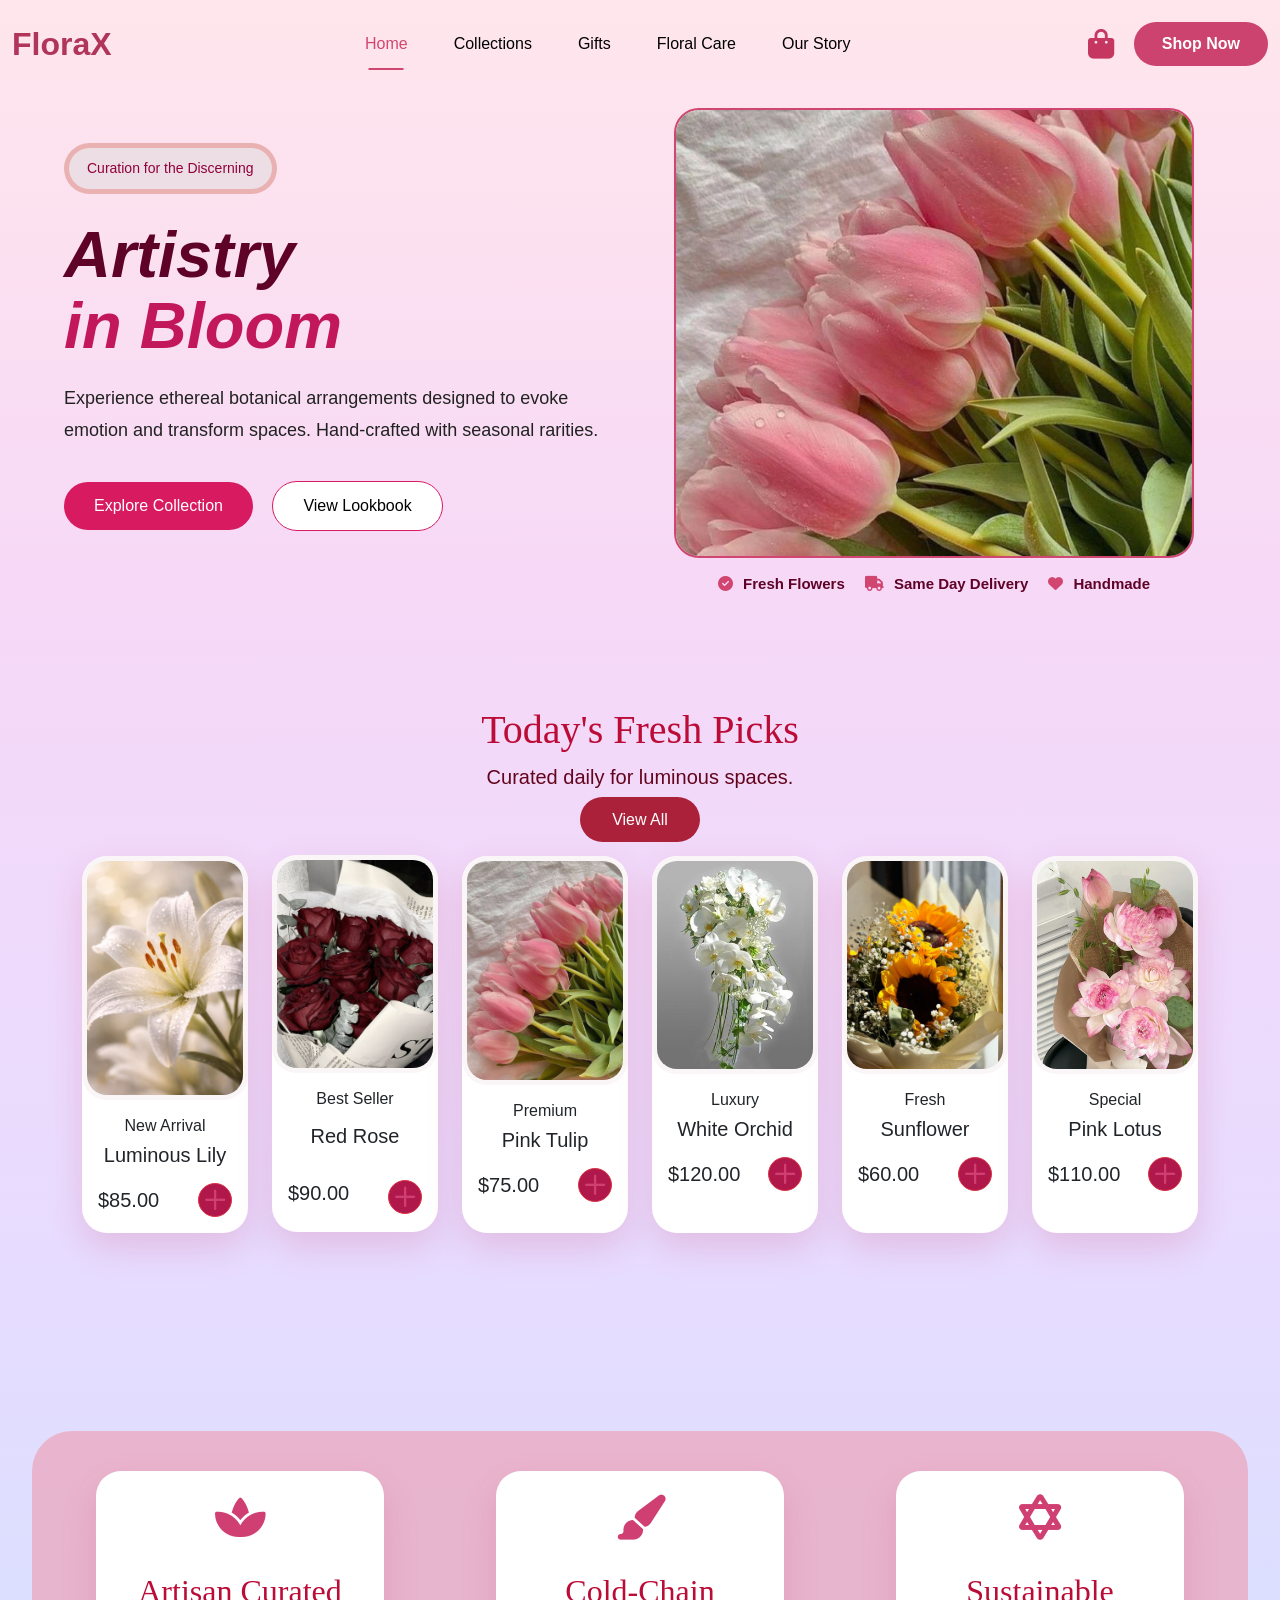
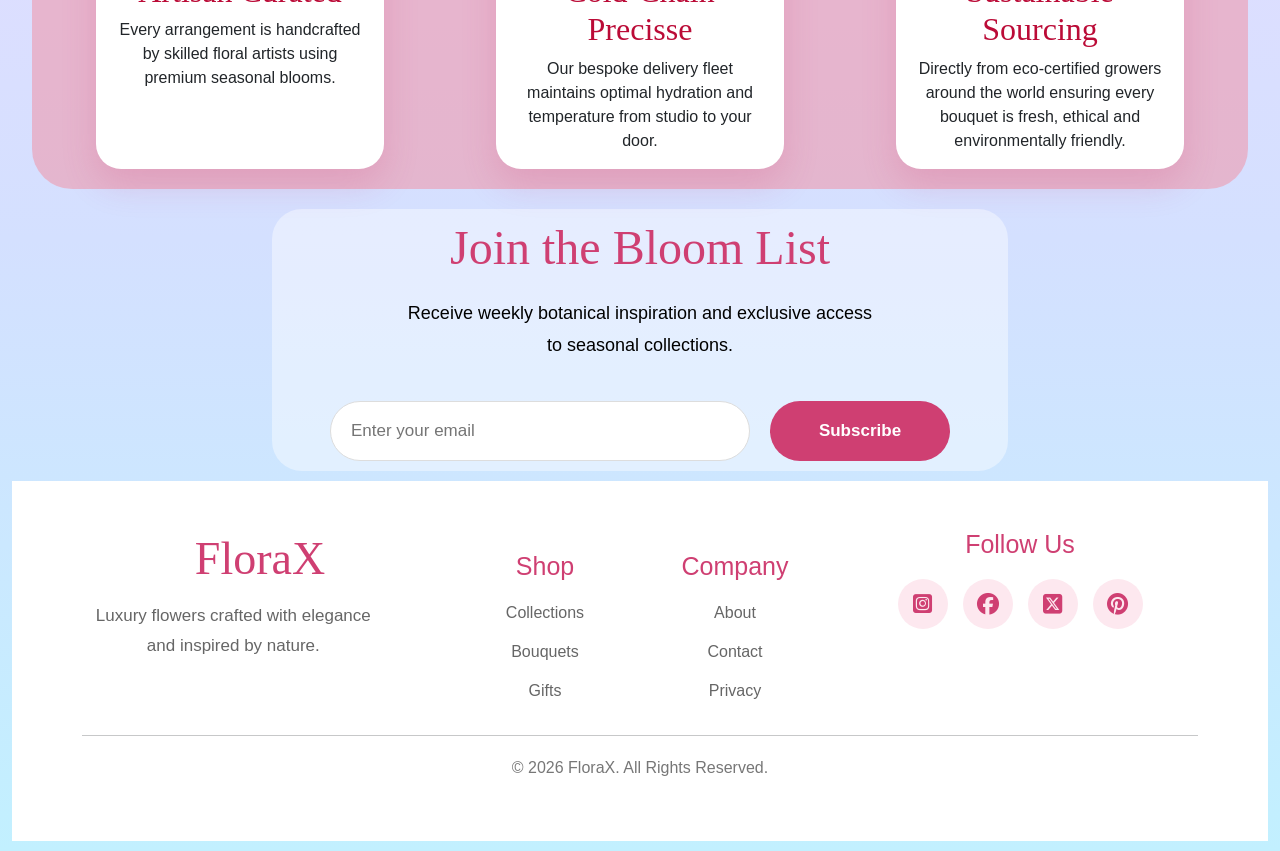
==== commit a3700036: "created home page successfully" ====
--- a/index.html
+++ b/index.html
@@ -356,7 +356,7 @@
                     <div class="d-flex justify-content-between align-items-center mt-3">
                         <h5 class="mb-0">$60.00</h5>
 
-                        <button class="btn btn-sm btn-danger rounded-circle c1">
+                       <button class="btn btn-danger rounded-circle c1">
                             <i class="fa-solid fa-plus"></i>
                         </button>
                     </div>
@@ -375,9 +375,9 @@
         <div class="d-flex justify-content-between align-items-center mt-3">
             <h5 class="mb-0">$110.00</h5>
 
-            <button class="btn btn-sm btn-danger rounded-circle c1">
-                <i class="fa-solid fa-plus"></i>
-            </button>
+          <button class="btn btn-danger rounded-circle c1" ;>
+                           <i class="fa-solid fa-plus"></i>
+                        </button>
         </div>
     </div>
 </div>
--- a/styles.css
+++ b/styles.css
@@ -636,12 +636,38 @@
 .card-body{
     transition:0.4s ease;
 }
-
-
 .c1{
-    transition:0.4s ease;
-}
-
+    width:34px;
+    height:34px;
+    border-radius:50%;
+    display:flex;
+    justify-content:center;
+    align-items:center;
+    padding:0;
+    background:#b0174b;
+    
+    transition:.4s ease;
+
+}
+
+.c1 i{
+    font-size: 25px !important;
+    font-weight:300;
+    color: black;
+}
+
+.card:hover .c1{
+    animation:rotateBtn .6s ease;
+}
+
+@keyframes rotateBtn{
+    from{
+        transform:rotate(0deg);
+    }
+    to{
+        transform:rotate(360deg);
+    }
+}
 
 .card:hover .c1{
     animation:rotateBtn 0.6s ease;
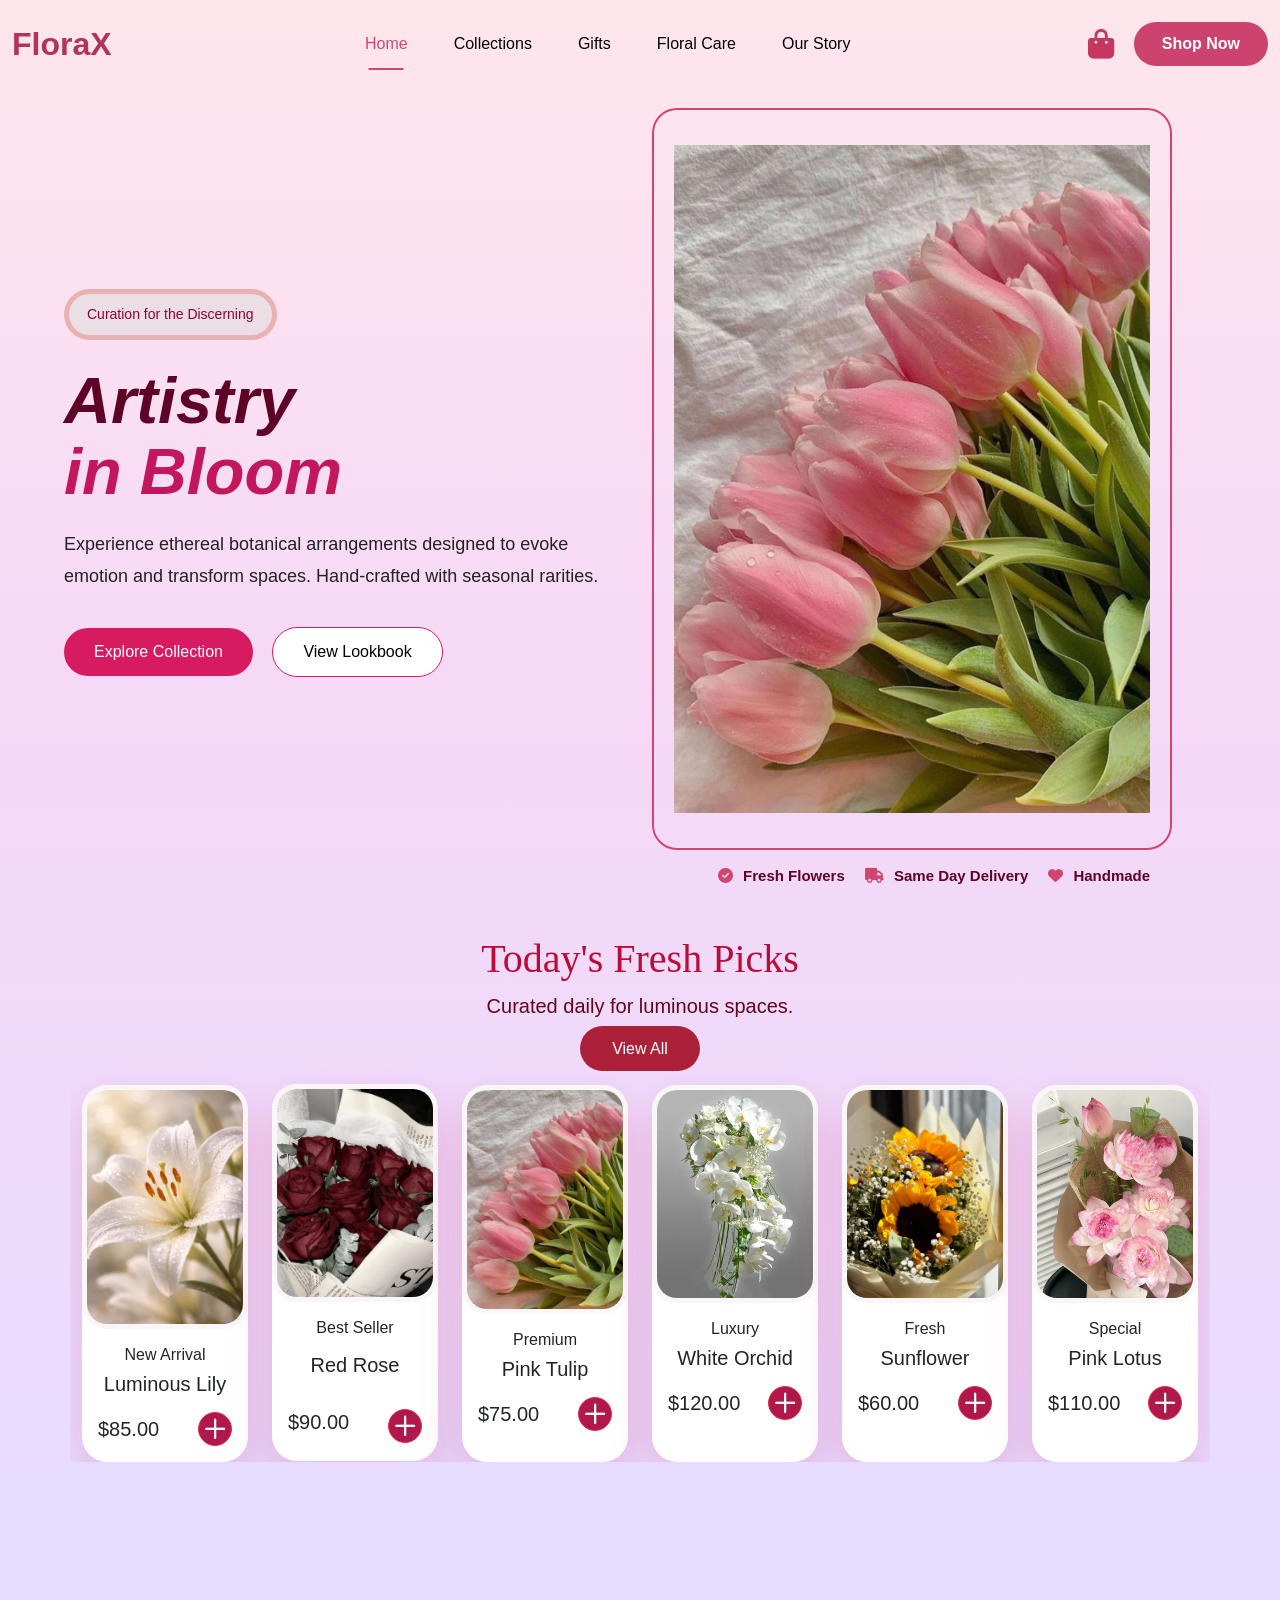
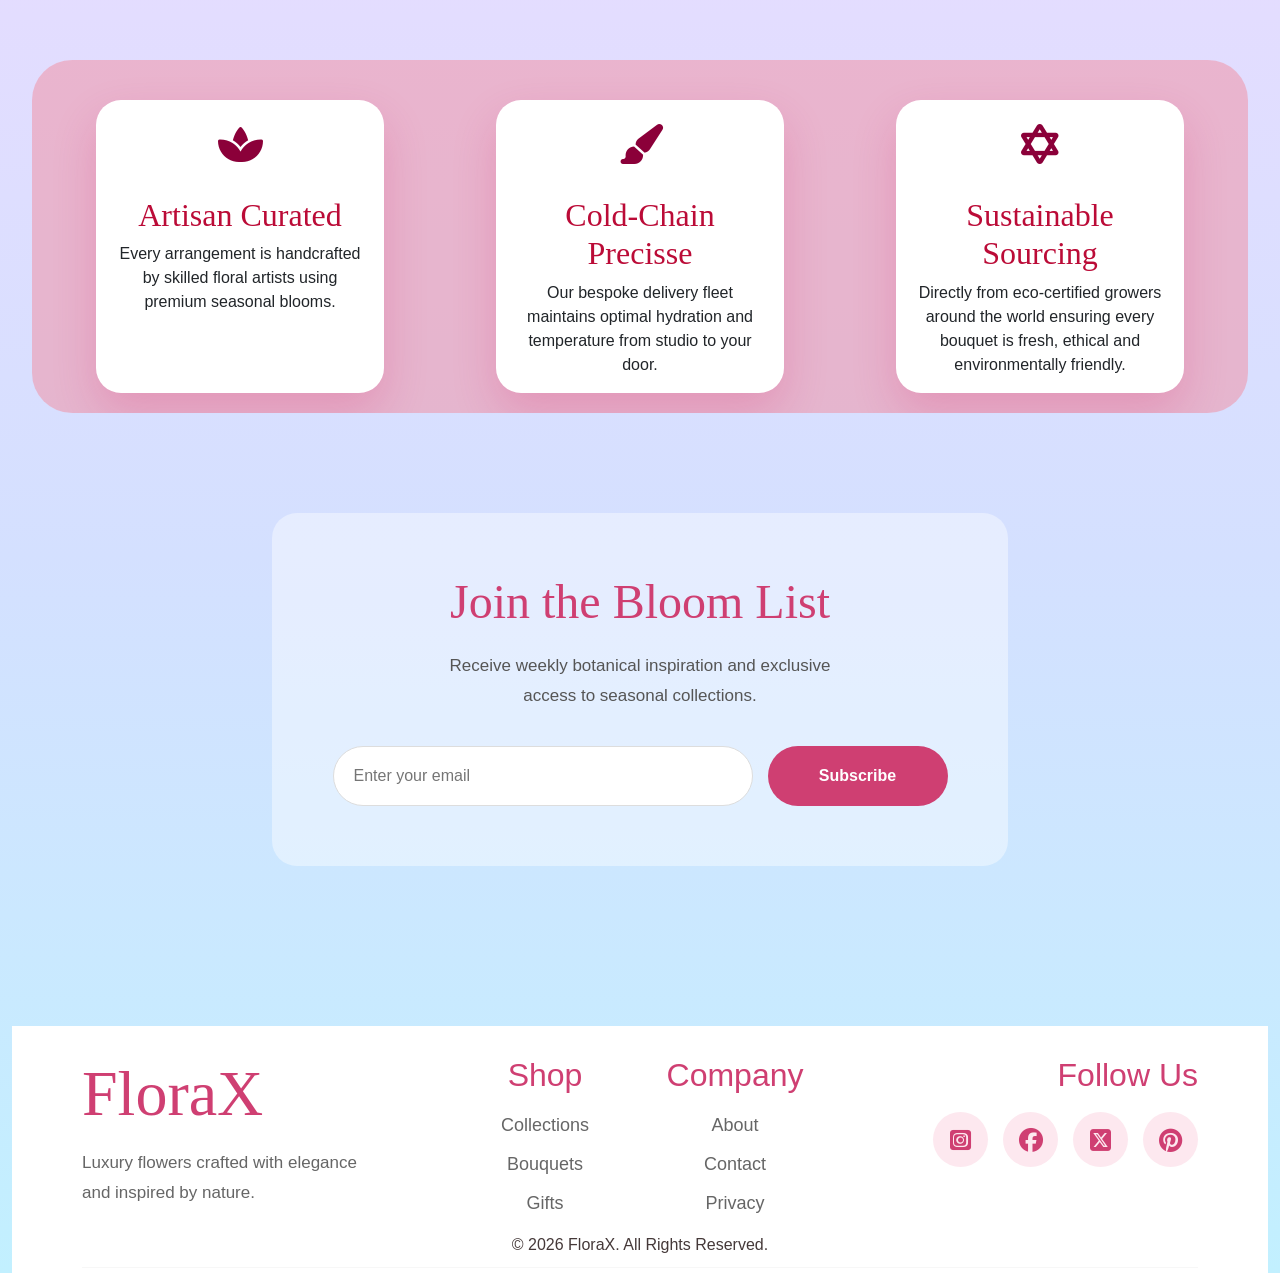
==== commit d19eb005: "created gifts page" ====
--- a/index.html
+++ b/index.html
@@ -396,7 +396,7 @@
 
                 <div class="card-body text-center">
                     <p class="card-text"></p>
-                    <h2>Artisan Curated</h2>
+                    <h2 style="color: rgb(187, 11, 55);font-family: serif;">Artisan Curated</h2>
                     Every arrangement is handcrafted by skilled floral artists using premium seasonal blooms.
                 </div>
             </div>
--- a/styles.css
+++ b/styles.css
@@ -15,6 +15,16 @@
     min-height: 100vh;
     background: linear-gradient(to bottom, #ffe6ec, #f6d8f7, #e8dcff, #d4e0ff, #c2f0ff);
 }
+
+
+section{
+    overflow:hidden;
+}
+
+img{
+    max-width:100%;
+}
+
 
 .navbar {
     padding: 15px 0;
@@ -645,7 +655,6 @@
     align-items:center;
     padding:0;
     background:#b0174b;
-    
     transition:.4s ease;
 
 }
@@ -653,7 +662,7 @@
 .c1 i{
     font-size: 25px !important;
     font-weight:300;
-    color: black;
+    color: rgb(248, 247, 247);
 }
 
 .card:hover .c1{
@@ -683,474 +692,1535 @@
     to{
         transform:rotate(360deg);
     }
-
-}
-.footer {
-
-    padding: 80px 0;
-    background: linear-gradient(to bottom, #fff7fa, #ffffff);
-
-}
-
-.ft {
-
-    background: #ffffff67;
-    padding: 20px;
-    border-radius: 25px;
-    text-align: center;
-  
-
-}
-
-.join-title {
-
-    color: #cf3f72;
-    font-size: 42px;
-    font-family: Georgia, serif;
-    margin-bottom: 15px;
-    text-align: center;
-
-}
-
-.join-text {
-
-    color: #000000;
-    font-size: 17px;
-    line-height: 30px;
-    margin-bottom: 30px;
-
-}
-
-.join-form {
-
-    display: flex;
-    flex-direction: column;
-    justify-content: center;
-    gap: 15px;
-
-}
-
-.email-box {
-
-    width: 100%;
-    height: 55px;
-    border: 1px solid #ddd;
-    border-radius: 30px;
-    padding: 20px;
-
-
-}
-
-
-.subscribe-btn {
-
-    padding: 10px;
-    border: none;
-    border-radius: 30px;
-    background: #cf3f72;
-    color: #fff;
-    font-weight: 600;
-    transition: .3s;
-
-}
-
-.subscribe-btn:hover {
-
-    background: #a72c57;
-
-}
-.card{
+}
+.fa-spa,.fa-paintbrush,.fa-star-of-david{
+    font-size: 40px;
+    color: #8b0039;
+}
+ .ft{
+    background:#ffffff67;
+    padding:30px 20px;
+    border-radius:25px;
+    text-align:center;
+    margin:80px 0;
+}
+
+.join-title{
+    color:#cf3f72;
+    font-size:42px;
+    font-family:Georgia,serif;
+    margin-bottom:15px;
+}
+
+.join-text{
+    color:#555;
+    font-size:17px;
+    line-height:30px;
+    margin-bottom:30px;
+}
+
+.join-form{
+    display:flex;
+    flex-direction:column;
+    gap:15px;
+    align-items:center;
+}
+
+.email-box{
+    width:100%;
+    max-width:500px;
+    height:55px;
+    border:1px solid #ddd;
+    border-radius:30px;
+    padding:0 20px;
+}
+
+.subscribe-btn{
+    width:180px;
+    height:55px;
     border:none;
+    border-radius:30px;
+    background:#cf3f72;
+    color:#fff;
+    font-weight:600;
+    transition:.4s;
+}
+
+.subscribe-btn:hover{
+    background:#a72c57;
+    transform:translateY(-5px);
+}
+
+@media(min-width:768px){
+
+.ft{
+    padding:50px 40px;
+}
+
+.join-title{
+    font-size:40px;
+}
+
+.join-text{
+    width:80%;
+    margin:20px auto 35px;
+}
+
+.join-form{
+    flex-direction:row;
+    justify-content:center;
+}
+
+.email-box{
+    width:70%;
+}
+
+}
+@media(min-width:992px){
+
+.ft{
+    padding:60px;
+}
+
+.join-title{
+    font-size:48px;
+}
+
+.join-text{
+    width:65%;
+}
+
+.email-box{
+    width:420px;
+    height:60px;
+}
+
+.subscribe-btn{
+    height:60px;
+}
+
+}
+.footer{
+    width:100%;
+    background:#fff;
+    padding:30px 0;
+    position: relative;
+    top: 80px;
+}
+
+.foot1,
+.foot2,
+.foot3{
+    text-align:center;
+    margin-bottom:25px;
+}
+
+.foot-logo{
+    font-size:3rem;
+    font-family:Georgia,serif;
+    color:#cf3f72;
+    margin-bottom:15px;
+}
+
+.foot-text{
+    color:#666;
+    font-size:16px;
+    line-height:28px;
+    max-width:280px;
+    margin:auto;
+}
+
+.foot-head{
+    color:#cf3f72;
+    font-size:30px;
+    margin-bottom:18px;
+}
+
+.foot-list{
+    list-style:none;
+    padding:0;
+    margin:0;
+}
+
+.foot-list li{
+    margin-bottom:12px;
+}
+
+.foot-list a{
+    text-decoration:none;
+    color:#666;
+    font-size:17px;
+    transition:.3s;
+}
+
+.foot-list a:hover{
+    color:#cf3f72;
+}
+
+.social{
+    display:flex;
+    justify-content:center;
+    gap:15px;
+    margin-top:15px;
+}
+
+.social a{
+    width:50px;
+    height:50px;
+    border-radius:50%;
+    background:#fde8ef;
+    color:#cf3f72;
+    display:flex;
+    justify-content:center;
+    align-items:center;
+    font-size:22px;
+    text-decoration:none;
+    transition:.4s;
+}
+
+.social a:hover{
+    background:#cf3f72;
+    color:#fff;
+    transform:translateY(-5px);
+}
+
+.footer hr{
+    margin:25px 0 15px;
+    color:#ddd;
+}
+
+.copy{
+    text-align:center;
+    color:#453939;
+    font-size:16px;
+    position: relative;
+    top: -50px;
+}
+
+@media(min-width:768px){
+
+    .foot1{
+        text-align:left;
+    }
+
+    .foot2{
+        text-align:center;
+    }
+
+    .foot3{
+        text-align:right;
+    }
+
+    .foot-text{
+        margin:0;
+    }
+
+    .social{
+        justify-content:flex-end;
+    }
+
+}
+
+@media(min-width:992px){
+
+    .foot-logo{
+        font-size:4rem;
+    }
+
+    .foot-head{
+        font-size:32px;
+    }
+
+    .foot-text{
+        font-size:17px;
+        line-height:30px;
+    }
+
+    .foot-list a{
+        font-size:18px;
+    }
+
+    .social a{
+        width:55px;
+        height:55px;
+        font-size:24px;
+    }
+     .le{
+        padding-top:25px;
+    }
+
+}
+.le{
+    padding-top:20px;
+}
+
+.collection-section{
+    width:100%;
+    min-height:80vh;
+    display:flex;
+    align-items:center;
+}
+
+.collection-section .row{
+    align-items:center;
+}
+
+    
+  .collection-img{
+    width:100%;
+    max-width:450px;
     border-radius:25px;
-    overflow:hidden;
-    opacity:0;
-    animation:cardShow 1s ease forwards;
-    transition:0.4s ease;
-}
-
-
-.card:nth-child(1){
-    animation-delay:0.2s;
-}
-
-.card:nth-child(2){
-    animation-delay:0.4s;
-}
-
-.card:nth-child(3){
-    animation-delay:0.6s;
-}
-
-
-@keyframes cardShow{
+    object-fit:cover;
+}
+
+.collection-section{
+    width:100%;
+    min-height:80vh;
+    display:flex;
+    align-items:center;
+    padding:40px 0;
+}
+.collection-tag{
+    display:inline-block;
+    background:#bd8e9f;
+    color:#d14671;
+    padding:8px 18px;
+    border-radius:30px;
+    font-size:14px;
+    font-weight:600;
+    margin-bottom:20px;
+}
+.collection-heading{
+    color: #91013b;
+    font-size: 50px;
+    font-family: serif;
+    font-weight:bolder;
+}
+.heading-decoration{
+    display:flex;
+    align-items:center;
+    gap:15px;
+    margin:18px 0 25px;
+}
+
+.heading-decoration span{
+    width:70px;
+    height:3px;
+    background:#d14671;
+    border-radius:20px;
+}
+
+.heading-decoration i{
+    color:#4e081e;
+    font-size:22px;
+}
+
+.collection-features{
+    display:flex;
+    flex-wrap:wrap;
+    gap:15px;
+    margin-top:25px;
+}
+
+.feature-box{
+    display:flex;
+    align-items:center;
+    gap:8px;
+    padding:12px 20px;
+    background:#fff;
+    border-radius:30px;
+    color:#b93557;
+    font-weight:600;
+    box-shadow:0 10px 25px rgba(209,70,113,.12);
+    transition:.4s;
+}
+
+.feature-box i{
+    color:#d14671;
+}
+
+.feature-box:hover{
+    transform:translateY(-5px);
+    box-shadow:0 18px 35px rgba(209,70,113,.22);
+}
+.collection-tag{
+    animation:tag 1s ease;
+}
+
+.collection-img{
+    height: 300px;
+}
+
+@media (max-width:767px){
+
+    .collection-section{
+        min-height:auto;
+        padding:60px 0;
+    }
+
+}
+@media (min-width:768px) and (max-width:991px){
+
+    .collection-img{
+        max-width:100%;
+        width:100%;
+        height:420px;
+        object-fit:cover;
+        border-radius:25px;
+    }
+
+    .collection-heading{
+        font-size:42px;
+    }
+
+    .collection-text{
+        font-size:16px;
+        line-height:28px;
+    }
+}
+.collection-img{
+    animation:
+        imageAppear 1.2s ease,
+        floatImage 4s ease-in-out 1.2s infinite;
+}
+
+@keyframes imageAppear{
 
     from{
         opacity:0;
-        transform:translateY(50px) scale(0.9);
-        box-shadow:0 0 0 rgba(207,63,114,0);
+        transform:translateX(60px) scale(.9);
     }
 
     to{
         opacity:1;
-        transform:translateY(0) scale(1);
-        box-shadow:0 15px 35px rgba(207,63,114,0.2);
-    }
-
-}
-
-
-.card:hover{
-    transform:translateY(-12px);
-    box-shadow:0 25px 45px rgba(207,63,114,0.35);
-}
-
-
-.card i{
-    font-size:45px;
-    color:#cf3f72;
-    transition:0.4s ease;
-}
-
-
-.card:hover i{
-    transform:scale(1.2) rotate(8deg);
-}
-
-
-.card h2{
-    color:#bb0b37;
-    font-family:serif;
-    transition:0.3s ease;
-}
-
-
-.card:hover h2{
+        transform:translateX(0) scale(1);
+    }
+
+}
+@keyframes tag{
+    from{
+        opacity:0;
+        transform:translateX(-50px);
+    }
+    to{
+        opacity:1;
+        transform:translateX(0);
+    }
+}
+
+.collection-heading{
+    animation:heading 1.2s ease;
+}
+
+@keyframes heading{
+    from{
+        opacity:0;
+        transform:translateY(45px);
+    }
+    to{
+        opacity:1;
+        transform:translateY(0);
+    }
+}
+
+.heading-decoration{
+    animation:decoration 1.3s ease;
+}
+
+@keyframes decoration{
+    from{
+        opacity:0;
+        transform:scale(.8);
+    }
+    to{
+        opacity:1;
+        transform:scale(1);
+    }
+}
+
+.collection-text{
+    animation:text 1.4s ease;
+}
+
+@keyframes text{
+    from{
+        opacity:0;
+        transform:translateY(50px);
+    }
+    to{
+        opacity:1;
+        transform:translateY(0);
+    }
+}
+
+.collection-features{
+    animation:features 1.6s ease;
+}
+
+@keyframes features{
+    from{
+        opacity:0;
+        transform:translateY(40px);
+    }
+    to{
+        opacity:1;
+        transform:translateY(0);
+    }
+}
+
+.collection-img{
+    animation:image 1.6s ease;
+}
+
+@keyframes image{
+    from{
+        opacity:0;
+        transform:scale(.8);
+    }
+    to{
+        opacity:1;
+        transform:scale(1);
+    }
+}
+
+@media(max-width:767px){
+
+    .collection-tag{
+        display:block;
+        width:max-content;
+        margin:0 auto 20px;
+    }
+
+    .heading-decoration{
+        justify-content:center;
+    }
+
+    .collection-features{
+        justify-content:center;
+    }
+
+    .feature-box{
+        font-size:14px;
+        padding:10px 16px;
+    }
+}
+.filter-wrapper{
+    display:flex;
+    justify-content:space-between;
+    align-items:center;
+    margin-top:50px;
+    flex-wrap:wrap;
+    gap:20px;
+}
+
+.occasion-scroll{
+    display:flex;
+    gap:15px;
+    overflow-x:auto;
+    scrollbar-width:none;
+}
+
+.occasion-scroll::-webkit-scrollbar{
+    display:none;
+}
+
+.filter-btn{
+    border:none;
+    background:#fff;
+    color:#444;
+    padding:12px 25px;
+    border-radius:40px;
+    font-weight:600;
+    white-space:nowrap;
+    box-shadow:0 8px 20px rgba(0,0,0,.08);
+    transition:.4s;
+}
+
+.filter-btn:hover{
+    background:#d14671;
+    color:#fff;
+    transform:translateY(-4px);
+}
+
+.active-btn{
+    background:#d14671;
+    color:#fff;
+}
+
+.filter-right{
+    display:flex;
+    align-items:center;
+    gap:10px;
+    color:#b93557;
+    font-weight:600;
+}
+.collection-card{
+    display:flex;
+    justify-content:center;
+    margin-top:20px;
+}
+
+.flower-card{
+    position:relative;
+    top:0;
+    margin-bottom:20px;
+}
+
+.flower-card:hover{
+    transform:translateY(-12px) scale(1.03);
+    box-shadow:0 25px 45px rgba(209,70,113,.25);
+}
+
+.flower-card img{
+    width:100%;
+    height:100%;
+    object-fit:cover;
+    transition:.6s ease;
+}
+
+.flower-card:hover img{
+    transform:scale(1.08);
+}
+
+.overlay{
+    position:absolute;
+    left:20px;
+    right:20px;
+    bottom:20px;
+    padding:20px;
+    background:rgba(255,255,255,.30);
+    backdrop-filter:blur(15px);
+    -webkit-backdrop-filter:blur(15px);
+    border-radius:20px;
+    border:1px solid rgba(255,255,255,.5);
+    transition:.5s;
+}
+
+.flower-card:hover .overlay{
+    transform:translateY(-8px);
+    background:rgba(255,255,255,.38);
+}
+
+.tag{
+    display:inline-block;
+    background:#ffe4eb;
+    color:#d6336c;
+    padding:6px 14px;
+    border-radius:30px;
+    font-size:12px;
+    font-weight:700;
+    margin-bottom:12px;
+}
+
+.overlay h5{
+    font-size:26px;
+    color:#222;
+    font-weight:700;
+    margin-bottom:10px;
+}
+
+.overlay p{
+    font-size:14px;
+    color:#444;
+    line-height:1.6;
+    margin-bottom:18px;
+}
+
+.order{
+    background:#b0004d;
+    color:#fff;
+    border-radius:30px;
+    padding:10px 22px;
+    transition:.4s;
+    border:none;
+}
+
+.order:hover{
+    background:#5f0227;
+    color:#f8d8e4;
+    transform:translateY(-3px);
+}
+.marg{
+    position:relative;
+    left:0;
+    margin:0;
+}
+
+@media (max-width:767px){
+
+    .flower-card{
+        max-width:100%;
+        height:400px;
+    }
+
+    .overlay{
+        left:15px;
+        right:15px;
+        bottom:15px;
+        padding:15px;
+    }
+
+    .overlay h5{
+        font-size:22px;
+    }
+
+    .overlay p{
+        font-size:13px;
+    }
+}
+
+@media (min-width:768px){
+
+    .flower-card{
+        height:430px;
+    }
+
+    .overlay h5{
+        font-size:24px;
+    }
+    @media (max-width:991px){
+
+    .flower-card:active{
+        transform:translateY(-10px) scale(.98);
+        box-shadow:0 20px 40px rgba(209,70,113,.30);
+    }
+
+    .flower-card:active img{
+        transform:scale(1.08);
+    }
+
+    .flower-card:active .overlay{
+        transform:translateY(-8px);
+        background:rgba(255,255,255,.40);
+    }
+
+    .order:active{
+        transform:scale(.95);
+        background:#5f0227;
+    }
+
+}
+}
+
+@media (min-width:992px){
+
+    .flower-card{
+        height:500px;
+    }
+
+    .overlay h5{
+        font-size:28px;
+    }
+
+    .overlay p{
+        font-size:15px;
+    }
+    .collection-section{
+    width:100%;
+    min-height:80vh;
+    display:flex;
+    align-items:center;
+    padding:40px 0;
+}
+.collection-tag{
+    display:inline-block;
+    background:#bd8e9f;
+    color:#d14671;
+    padding:8px 18px;
+    border-radius:30px;
+    font-size:14px;
+    font-weight:600;
+    margin-bottom:20px;
+}
+.collection-heading{
+    color: #91013b;
+    font-size: 50px;
+    font-family: serif;
+    font-weight:bolder;
+}
+}
+.flower-card:active{
+    transform:translateY(-10px) scale(.98);
+    box-shadow:0 20px 40px rgba(209,70,113,.30);
+}
+
+.flower-card:active img{
+    transform:scale(1.08);
+}
+
+.flower-card:active .overlay{
+    transform:translateY(-8px);
+    background:rgba(255,255,255,.40);
+}
+
+.order:active{
+    transform:scale(.95);
+    background:#5f0227;
+}
+.flower-card{
+    width:100%;
+    max-width:360px;
+    height:500px;
+    background:#fff;
+    border-radius:30px;
+    overflow:hidden;
+    box-shadow:0 15px 35px rgba(0,0,0,.10);
+    transition:.5s ease;
+    position:relative;
+}
+
+.flower-card:hover{
+    transform:translateY(-15px);
+    box-shadow:0 25px 50px rgba(209,70,113,.25);
+}
+
+.flower-card img{
+    width:100%;
+    height:270px;
+    object-fit:cover;
+    transition:.6s;
+}
+
+.flower-card:hover img{
+    transform:scale(1.08);
+}
+
+.flower-content{
+    padding:28px;
+    text-align:center;
+    background:#fff;
+}
+
+.tag{
+    display:inline-block;
+    padding:7px 18px;
+    border-radius:30px;
+    background:#ffe7ef;
+    color:#d14671;
+    font-size:12px;
+    font-weight:700;
     letter-spacing:1px;
-}
-
-
-.subscribe-btn{
-    transition:0.4s ease;
-}
-
-
-.subscribe-btn:hover{
-    transform:translateY(-5px);
-    box-shadow:0 10px 25px rgba(207,63,114,0.35);
-}
-.footer {
-
-    padding: 50px;
-    background: #ffffff;
-    
-
-
-}
-
-.foot-logo {
-
-    font-size: 35px;
-    font-family: Georgia, serif;
-    color: #cf3f72;
-    text-align: center;
-
-}
-
-.foot-text {
-
-    text-align: center;
-    color: #666;
-    font-size: 15px;
-    line-height: 25px;
-    margin: 15px 0 30px;
-
-}
-
-.foot-head {
-
-    color: #cf3f72;
-    font-size: 22px;
-    margin: 20px;
-    text-align: center;
-
-}
-
-.foot-list {
-
-    list-style: none;
-    padding: 0;
-    text-align: center;
-
-}
-
-.foot-list li {
-
-    margin-bottom: 10px;
-
-}
-
-.foot3{
-     position: relative;
-     bottom: 22px;
-}
-.foot-list a {
-
-    text-decoration: none;
-    color: #666;
-
-}
-
-.foot-list a:hover {
-
-    color: #cf3f72;
-
-}
-
-.social {
-
-    display: flex;
-    justify-content: center;
-    gap: 15px;
-    margin-top: 15px;
-
-}
-
-.social a {
-
-    width: 45px;
-    height: 45px;
-    background: #fde8ef;
-    border-radius: 50%;
-    display: flex;
-    justify-content: center;
-    align-items: center;
-    color: #cf3f72;
-    font-size: 20px;
-    text-decoration: none;
-
-}
-
-.social a:hover {
-
-    background: #cf3f72;
-    color: #fff;
-
-}
-
-.copy {
-
-    text-align: center;
-    color: #777;
-    margin-top: 20px;
-
-}
-
-
-@media (min-width:768px) {
-
-    .ft {
-
-        padding: 50px 40px;
-
-    }
-
-    .join-title {
-
-        font-size: 38px;
-
-    }
-
-    .join-text {
-
-        width: 80%;
-        margin: 20px auto 35px;
-        font-size: 17px;
-        line-height: 28px;
-
-    }
-
-    .join-form {
-
-        display: flex;
-        flex-direction: row;
-        justify-content: center;
-        align-items: center;
-        gap: 15px;
-
-    }
-
-    .email-box {
-
-        width: 70%;
-        height: 55px;
-        font-size: 16px;
-
-    }
-
-    .subscribe-btn {
-
-        width: 180px;
-        height: 55px;
-        font-size: 16px;
-
-    }
-      .footer {
-
-        width: 100%;
-        height: 50vh;
-        margin: 10px;
-        position: relative;
-        left: -10px;
-
-    }
-
-    .foot-logo {
-
-        font-size: 46px;
-
-    }
-
-    .foot-text {
-
-        width: 85%;
-        font-size: 17px;
-        line-height: 30px;
-
-    }
-
-    .foot-head {
-
-        font-size: 25px;
-        
-
-    }
-
-    .foot-list li {
-
-        margin-bottom: 15px;
-
-    }
-
-    .social a {
-
-        width: 50px;
-        height: 50px;
-        font-size: 22px;
-
-    }
-
-    .copy {
-
-        font-size: 16px;
-
-    }
-}
-    
-@media (min-width:992px) {
-
-
-    .ft {
-
-        padding: 10px;
-        border-radius: 30px;
-
-    }
-
-    .join-title {
-
-        font-size: 48px;
-
-    }
-
-    .join-text {
-
-        width: 65%;
-        margin: 20px auto 40px;
-        font-size: 18px;
-        line-height: 32px;
-
-    }
-
-    .join-form {
-
-        display: flex;
-        flex-direction: row;
-        justify-content: center;
-        align-items: center;
-        gap: 20px;
-
-    }
-
-    .email-box {
-
-        width: 420px;
-        height: 60px;
-        font-size: 17px;
-        padding: 0 20px;
-
-    }
-
-    .subscribe-btn {
-
-        width: 180px;
-        height: 60px;
-        font-size: 17px;
-        font-weight: 600;
-
-    }
-     .footer {
-
-        width: 100%;
-        height: 40vh;
-        margin: 10px;
-        position: relative;
-        left: -10px;
-
-    }
-
-    .foot-logo {
-
-        font-size: 46px;
-
-    }
-
-    .foot-text {
-
-        width: 85%;
-        font-size: 17px;
-        line-height: 30px;
-
-    }
-
-    .foot-head {
-
-        font-size: 25px;
-
-    }
-
-    .foot-list li {
-
-        margin-bottom: 15px;
-
-    }
-
-    .social a {
-
-        width: 50px;
-        height: 50px;
-        font-size: 22px;
-
-    }
-
-    .copy {
-
-        font-size: 16px;
-
-    }
-
-}
-
-
-
-
-
+    margin-bottom:18px;
+}
+
+.flower-content h3{
+    font-size:28px;
+    font-family:Georgia,serif;
+    color:#5f0227;
+    margin-bottom:15px;
+}
+
+.flower-content p{
+    font-size:15px;
+    color:#666;
+    line-height:28px;
+    margin-bottom:25px;
+}
+
+.order{
+    display:inline-block;
+    background:linear-gradient(135deg,#d14671,#b0004d);
+    color:#fff;
+    padding:12px 30px;
+    border-radius:40px;
+    font-weight:600;
+    transition:.4s;
+}
+
+.order:hover{
+    background:linear-gradient(135deg,#b0004d,#7c0037);
+    color:#fff;
+    transform:translateY(-4px);
+}
+
+@media(max-width:767px){
+
+    .flower-card{
+        height:auto;
+    }
+
+    .flower-card img{
+        height:240px;
+    }
+
+    .flower-content{
+        padding:22px;
+    }
+
+    .flower-content h3{
+        font-size:24px;
+    }
+
+}
+
+@media(min-width:768px){
+
+    .flower-card img{
+        height:260px;
+    }
+
+}
+
+@media(min-width:992px){
+
+    .flower-card img{
+        height:280px;
+    }
+
+}
+
+.featured-title{
+    font-size:55px;
+    font-family:Georgia, serif;
+    color:#5f0227;
+    font-weight:bold;
+    margin-bottom:15px;
+    transition:.4s;
+}
+
+.featured-title:hover{
+    color:#d14671;
+    letter-spacing:2px;
+}
+
+.heading-design{
+    display:flex;
+    justify-content:center;
+    align-items:center;
+    gap:18px;
+    margin-bottom:25px;
+}
+
+.heading-design span{
+    width:90px;
+    height:3px;
+    background:#d14671;
+    border-radius:20px;
+}
+
+.heading-design i{
+    color:#8b0039;
+    font-size:22px;
+}
+
+.featured-text{
+    max-width:700px;
+    margin:0 auto;
+    color:#555;
+    font-size:18px;
+    line-height:32px;
+    transition:.4s;
+}
+
+.featured-text:hover{
+    color:#222;
+}
+.featured-heading{
+    position: relative;
+    top: 20px;
+}
+
+.collection-row{
+    position: relative;
+    top: 80px;
+}
+
+@media(max-width:767px){
+
+    .featured-title{
+        font-size:36px;
+    }
+
+    .heading-design span{
+        width:50px;
+    }
+
+    .heading-design i{
+        font-size:18px;
+    }
+
+    .featured-text{
+        font-size:16px;
+        line-height:28px;
+    }
+
+}
+.featured-heading{
+    position: relative;
+    top: 40px;
+}
+
+@media (min-width:768px){
+    .featured-heading{
+        top: 60px;
+    }
+}
+
+@media (min-width:992px){
+    .featured-heading{
+        top: 80px;
+    }
+}
+
+
+.gift-hero{
+    width:100%;
+    min-height:100vh;
+    background:linear-gradient(135deg,#fff7f8,#fff,#fff2f5);
+    .gift-hero{
+    overflow:visible;
+}
+    position:relative;
+}
+
+.hero-content{
+    height:100%;
+    display:flex;
+    flex-direction:column;
+    justify-content:center;
+    padding:35px 20px;
+}
+
+.hero-tag{
+    display:inline-block;
+    color:#d84b74;
+    font-size:14px;
+    font-weight:700;
+    letter-spacing:3px;
+    margin-bottom:18px;
+    animation:slideLeft .8s ease;
+}
+
+.hero-title{
+    font-family:Georgia,serif;
+    font-size:48px;
+    line-height:1.1;
+    color:#5f0227;
+    margin-bottom:25px;
+    animation:slideUp 1s ease;
+}
+
+.hero-title span{
+    display:block;
+    color:#d84b74;
+}
+
+.hero-text{
+    color:#666;
+    font-size:17px;
+    line-height:30px;
+    max-width:520px;
+    margin-bottom:35px;
+    animation:fadeUp 1.2s ease;
+}
+
+.hero-buttons{
+    display:flex;
+    flex-wrap:wrap;
+    gap:15px;
+    margin-bottom:50px;
+    animation:fadeUp 1.4s ease;
+}
+
+.btn-primary-custom,
+.btn-secondary-custom{
+    text-decoration:none;
+    padding:15px 34px;
+    border-radius:50px;
+    font-weight:600;
+    transition:.4s;
+}
+
+.btn-primary-custom{
+    background:#ff5d7b;
+    color:#fff;
+}
+
+.btn-primary-custom:hover{
+    color:#fff;
+    transform:translateY(-6px);
+    box-shadow:0 20px 35px rgba(255,93,123,.35);
+}
+
+.btn-secondary-custom{
+    background:#fff;
+    color:#d84b74;
+    box-shadow:0 12px 30px rgba(0,0,0,.08);
+}
+
+.btn-secondary-custom:hover{
+    color:#d84b74;
+    transform:translateY(-6px);
+}
+
+.hero-features{
+    display:flex;
+    gap:18px;
+    flex-wrap:wrap;
+    animation:fadeUp 1.6s ease;
+}
+
+.feature{
+    background:#fff;
+    padding:18px 25px;
+    border-radius:18px;
+    box-shadow:0 15px 30px rgba(0,0,0,.08);
+    min-width:120px;
+    transition:.4s;
+}
+
+.feature:hover{
+    transform:translateY(-8px);
+}
+
+.feature h3{
+    color:#d84b74;
+    font-size:28px;
+    margin-bottom:5px;
+}
+
+.feature p{
+    color:#777;
+    font-size:14px;
+    margin:0;
+}
+
+.hero-image{
+    height:100%;
+    display:flex;
+    justify-content:center;
+    align-items:center;
+    position:relative;
+    padding:35px 20px;
+}
+
+.hero-image img{
+    width:100%;
+    max-width:650px;
+    border-radius:30px;
+    position:relative;
+ 
+    box-shadow:0 30px 60px rgba(0,0,0,.18);
+    animation:imageMove 1.5s ease;
+    transition:.5s;
+}
+
+.hero-image img:hover{
+    transform:scale(1.03);
+}
+
+.shape{
+    position:absolute;
+    border-radius:50%;
+    filter:blur(5px);
+    animation:float 6s ease-in-out infinite;
+}
+
+.shape-one{
+    width:230px;
+    height:230px;
+    background:#ffd8e4;
+    top:40px;
+    left:30px;
+}
+
+.shape-two{
+    width:180px;
+    height:180px;
+    background:#ffeef4;
+    bottom:40px;
+    right:40px;
+    animation-delay:2s;
+}
+
+@media(min-width:768px){
+
+    .hero-content{
+        padding:60px;
+    }
+
+    .hero-title{
+        font-size:62px;
+    }
+
+    .hero-image img{
+        max-width:560px;
+    }
+
+}
+
+@media(min-width:992px){
+
+    .gift-hero {
+    height:100vh;
+}
+
+.gift-hero .container-fluid,.gift-hero .row{
+    height:100vh;
+}
+
+    .hero-content{
+        padding:0 70px;
+    }
+
+    .hero-title{
+        font-size:82px;
+    }
+
+    .hero-text{
+        font-size:19px;
+    }
+
+    .hero-image img{
+        max-width:720px;
+        max-height:85vh;
+        object-fit:cover;
+    }
+
+}
+
+@keyframes slideLeft{
+
+    from{
+        opacity:0;
+        transform:translateX(-60px);
+    }
+
+    to{
+        opacity:1;
+        transform:translateX(0);
+    }
+
+}
+
+@keyframes slideUp{
+
+    from{
+        opacity:0;
+        transform:translateY(50px);
+    }
+
+    to{
+        opacity:1;
+        transform:translateY(0);
+    }
+
+}
+
+@keyframes fadeUp{
+
+    from{
+        opacity:0;
+        transform:translateY(35px);
+    }
+
+    to{
+        opacity:1;
+        transform:translateY(0);
+    }
+
+}
+
+@keyframes imageMove{
+
+    from{
+        opacity:0;
+        transform:translateX(80px) scale(.9);
+    }
+
+    to{
+        opacity:1;
+        transform:translateX(0) scale(1);
+    }
+
+}
+
+@keyframes float{
+
+    0%,100%{
+        transform:translateY(0);
+    }
+
+    50%{
+        transform:translateY(-18px);
+    }
+
+}
+.hero-image{
+    animation:imageIn 1.5s ease;
+}
+
+.hero-image img{
+    transition:.5s;
+}
+
+.hero-image img:hover{
+    transform:scale(1.05) rotate(-2deg);
+    box-shadow:0 25px 50px rgba(0,0,0,.18);
+}
+
+.hero-buttons a{
+    transition:.4s;
+}
+
+.btn-primary-custom:hover{
+    transform:translateY(-6px);
+    background:#e54869;
+    box-shadow:0 18px 35px rgba(255,93,123,.35);
+}
+
+.btn-secondary-custom:hover{
+    transform:translateY(-6px);
+    background:#ffe8ee;
+    color:#d84b74;
+}
+
+.feature{
+    transition:.4s;
+    cursor:pointer;
+}
+
+.feature:hover{
+    transform:translateY(-10px);
+    box-shadow:0 20px 40px rgba(0,0,0,.12);
+}
+
+.feature h3{
+    transition:.4s;
+}
+
+.feature:hover h3{
+    color:#ff5d7b;
+}
+
+.hero-tag{
+    animation:slideLeft .8s ease;
+}
+
+.hero-title{
+    animation:slideUp 1s ease;
+}
+
+.hero-text{
+    animation:slideUp 1.2s ease;
+}
+
+.hero-buttons{
+    animation:slideUp 1.4s ease;
+}
+
+.hero-features{
+    animation:slideUp 1.6s ease;
+}
+
+.shape{
+    animation:float 5s ease-in-out infinite;
+}
+
+.shape-two{
+    animation-delay:2s;
+}
+
+@keyframes slideLeft{
+
+    from{
+        opacity:0;
+        transform:translateX(-60px);
+    }
+
+    to{
+        opacity:1;
+        transform:translateX(0);
+    }
+
+}
+
+@keyframes slideUp{
+
+    from{
+        opacity:0;
+        transform:translateY(45px);
+    }
+
+    to{
+        opacity:1;
+        transform:translateY(0);
+    }
+
+}
+
+@keyframes imageIn{
+
+    from{
+        opacity:0;
+        transform:translateX(80px) scale(.9);
+    }
+
+    to{
+        opacity:1;
+        transform:translateX(0) scale(1);
+    }
+
+}
+
+@keyframes float{
+
+    0%{
+        transform:translateY(0);
+    }
+
+    50%{
+        transform:translateY(-18px);
+    }
+
+    100%{
+        transform:translateY(0);
+    }
+
+}
+
+@media(max-width:991px){
+
+    .hero-content{
+        text-align:center;
+        align-items:center;
+    }
+
+    .hero-title{
+        font-size:56px;
+    }
+
+    .hero-text{
+        max-width:100%;
+    }
+
+    .hero-features{
+        justify-content:center;
+    }
+
+    .hero-image{
+        margin-bottom:30px;
+    }
+
+}
+
+@media(max-width:767px){
+
+    .hero-title{
+        font-size:40px;
+    }
+
+    .hero-buttons{
+        flex-direction:column;
+        width:100%;
+    }
+
+    .btn-primary-custom,
+    .btn-secondary-custom{
+        width:100%;
+        text-align:center;
+    }
+
+    .hero-features{
+        flex-direction:column;
+        width:100%;
+    }
+
+    .feature{
+        width:100%;
+    }
+    .explore-bottom{
+    position:absolute;
+    bottom:30px;
+    left:50%;
+    transform:translateX(-50%);
+    display:flex;
+    flex-direction:column;
+    align-items:center;
+    animation:fadeUp 1.5s ease;
+}
+
+}
+.gift-hero{
+    position:relative;
+}
+
+.explore-bottom{
+    position:absolute;
+    bottom:30px;
+    left:50%;
+    transform:translateX(-50%);
+    display:flex;
+    flex-direction:column;
+    align-items:center;
+    animation:fadeUp 1.5s ease;
+}
+
+.explore-bottom p{
+    color:#5f0227;
+    font-size:16px;
+    font-weight:600;
+    margin-bottom:8px;
+    letter-spacing:1px;
+}
+
+.explore-bottom i{
+    font-size:28px;
+    color:#d84b74;
+    animation:bounce 1.8s infinite;
+}
+
+@keyframes bounce{
+    0%,20%,50%,80%,100%{
+        transform:translateY(0);
+    }
+    40%{
+        transform:translateY(10px);
+    }
+    60%{
+        transform:translateY(5px);
+    }
+}
+
+@keyframes fadeUp{
+    from{
+        opacity:0;
+        transform:translate(-50%,20px);
+    }
+    to{
+        opacity:1;
+        transform:translate(-50%,0);
+    }
+}
+@media(max-width:991px){
+
+    .gift-hero{
+        min-height:auto;
+        padding:90px 0 100px;
+    }
+
+    .gift-hero .row{
+        min-height:auto;
+    }
+
+    .hero-content{
+        text-align:center;
+        align-items:center;
+        padding:40px 25px;
+    }
+
+    .hero-image{
+        margin-bottom:40px;
+    }
+
+    .explore-bottom{
+        position:static;
+        transform:none;
+        margin-top:40px;
+    }
+
+}
+
+
+
+
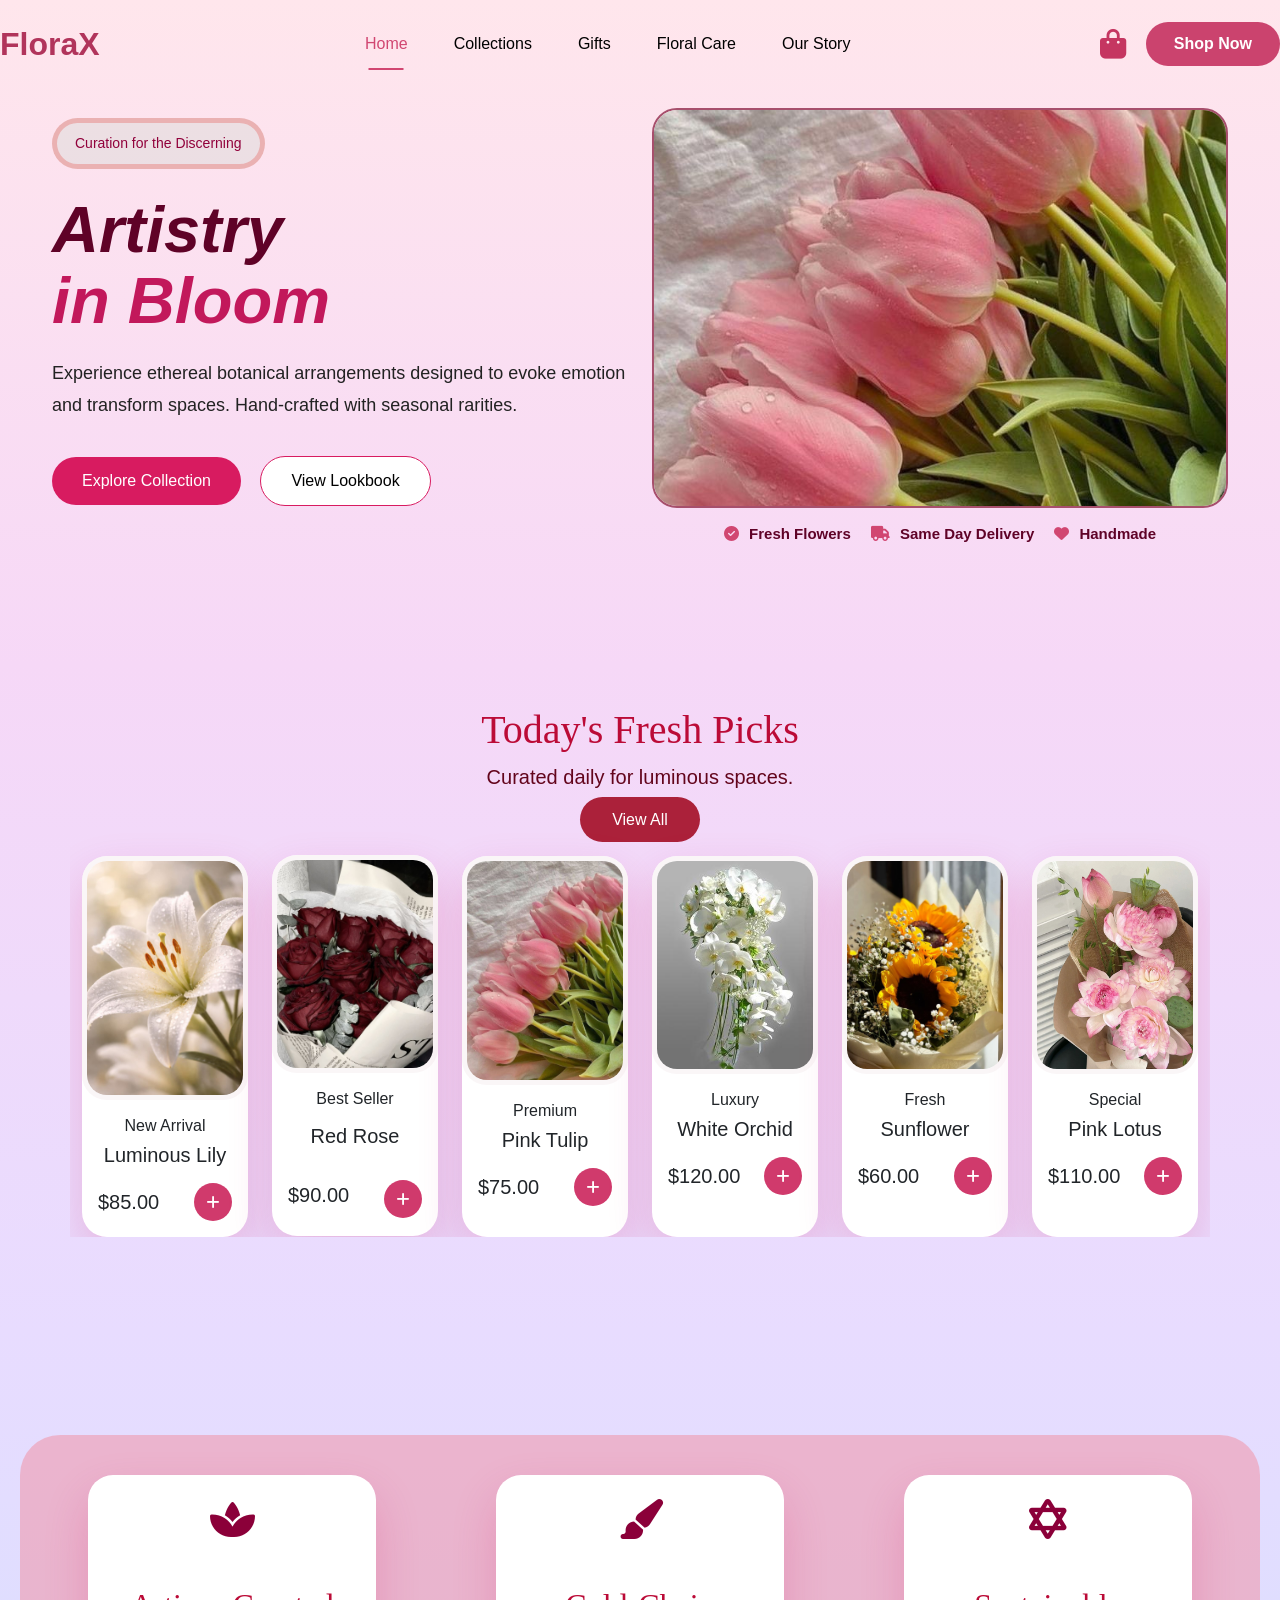
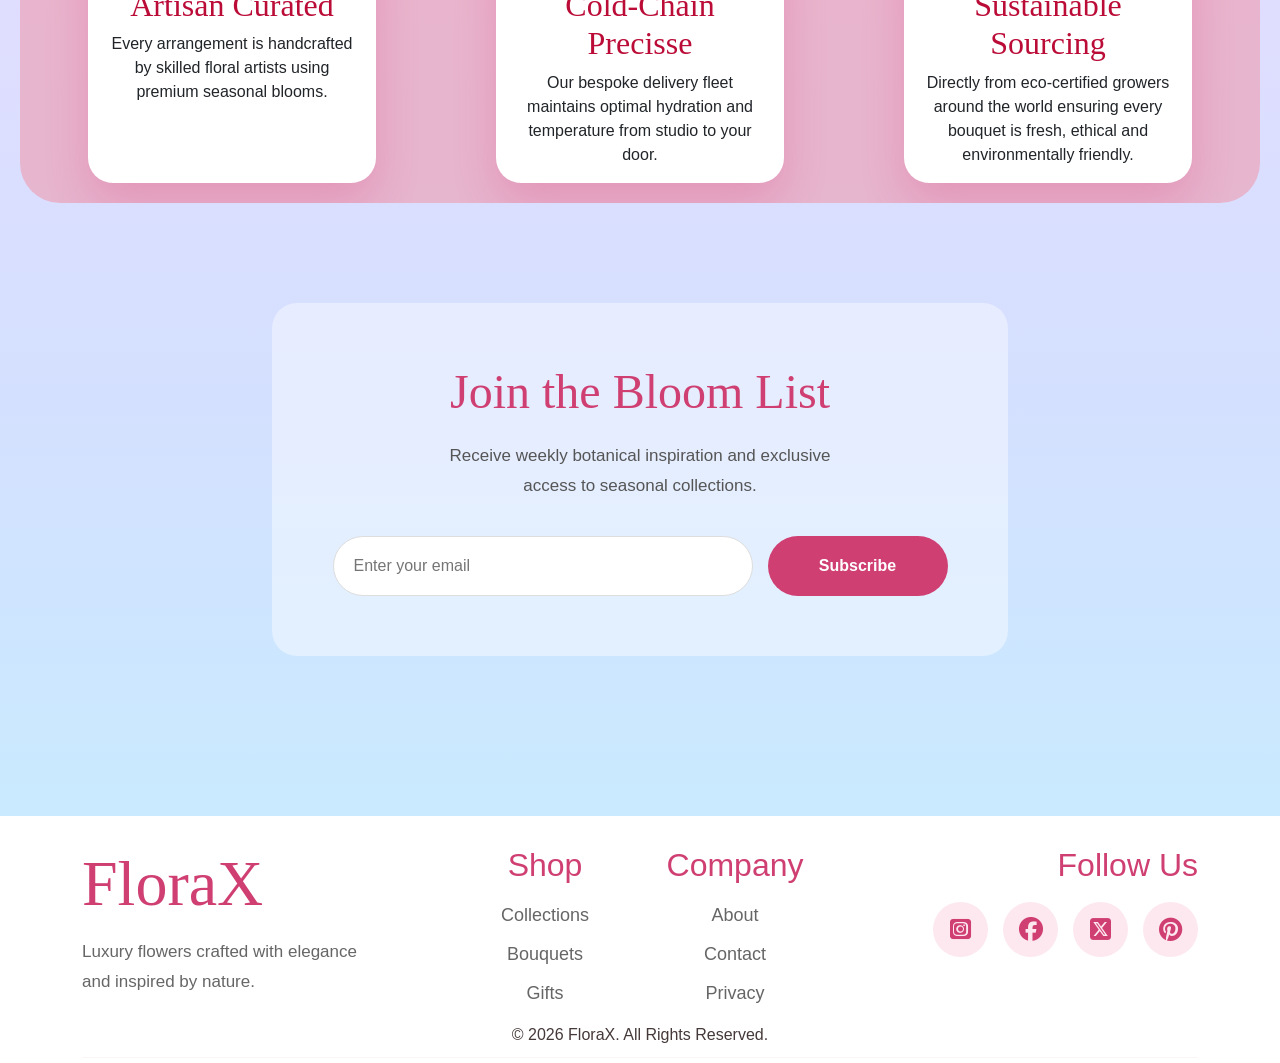
==== commit 39fff26e: "update index" ====
--- a/index.html
+++ b/index.html
@@ -15,7 +15,7 @@
 
 <body>
 
-    <div class="container-fluid">
+    <div class="container-fluid p-0">
 
     <nav class="navbar navbar-expand-lg">
         <a class="navbar-brand logo" href="#">FloraX</a>
@@ -224,7 +224,7 @@
 
             <div class="col-lg-6 text-center">
 
-                <img src="images/tulip.jpg" class="img-fluid hero-image" alt="Flower Bouquet">
+                <img src="images/tulip.jpg" class="img-fluid hero-image5" alt="Flower Bouquet">
 
                 <div class="hero-feature">
 
--- a/styles.css
+++ b/styles.css
@@ -49,10 +49,21 @@
     box-shadow: none;
 }
 
-.navbar-toggler-icon {
-    filter: invert(1);
-}
-
+.navbar-toggler{
+    border:2px solid #cb436e;
+    padding:6px 10px;
+}
+
+.navbar-toggler:focus{
+    box-shadow:none;
+}
+
+.navbar-toggler-icon{
+    filter:none;
+}
+.navbar-toggler-icon{
+    background-image:url("data:image/svg+xml,%3csvg xmlns='http://www.w3.org/2000/svg' viewBox='0 0 30 30'%3e%3cpath stroke='rgba(203,67,110,1)' stroke-linecap='round' stroke-miterlimit='10' stroke-width='2' d='M4 7h22M4 15h22M4 23h22'/%3e%3c/svg%3e");
+}
 .navbar-nav {
     gap: 10px;
     text-align: center;
@@ -286,9 +297,6 @@
     width: 100%;
 }
 
-.carousel-item {
-    transition: transform .6s ease-in-out;
-}
 
 .carousel-item img {
     display: block;
@@ -299,42 +307,64 @@
     width: 100%;
     height: 60vh;
     object-fit: cover;
-}
+    display: block;
+}
+
+
+.carousel-caption{
+    left: 0 !important;
+    right: 0 !important;
+    bottom: 0 !important;
+    text-align: center;
+}
+
 
 .hero-text {
-    position: absolute;
-    bottom: 30px;
-    left: 50%;
-    transform: translateX(-50%);
-    width: 85%;
-    text-align: center;
-}
-.season {
-    position: relative;
-    top: -15px;
-    left: 10px;
-    font-size: 15px;
-    background-color: #c5c3c36c;
-    color: #b0004d;
-    border: 2px solid rgba(240, 239, 239, 0.768);
-}
-
-.hero-title {
-    position: relative;
-    top: -5px;
-    left: 10px;
-    font-size: 32px;
-    text-align: center;
-    color: rgb(151, 19, 57);
-}
-
-.hero-para {
-    position: relative;
-    top: 5px;
-    left: 10px;
-    font-size: 15px;
-    text-align: center;
-    color: rgb(187, 11, 55);
+
+    position:relative;
+    left: 15px;
+    top: -250px;
+    width:90%;
+    text-align:center;
+
+    display:flex;
+    flex-direction:column;
+    justify-content:center;
+    align-items:center;
+
+}
+.carousel-caption.hero-text{
+    position: absolute !important;
+    left: 50% !important;
+    top: 50% !important;
+    bottom: auto !important;
+    right: auto !important;
+    transform: translate(-50%, -50%) !important;
+    width: 90%;
+    margin: 0;
+    padding: 0;
+}
+.season{
+    font-size:15px;
+    margin-bottom:15px;
+    color: #7c0037;
+    background-color: rgba(174, 164, 164, 0.538);
+    border-radius: 50px;
+    border: 3px solid white;
+}
+
+.hero-title{
+    font-size:32px;
+    color:#cf4e72;
+    background-color: #6c606077;
+    margin-bottom:15px;
+}
+
+.hero-para{
+    font-size:15px;
+    color:#bb0b37;
+     background-color: #e6dbdb77;
+    margin:0;
 }
 @media (min-width:768px){
 
@@ -393,7 +423,7 @@
     border:2px solid #d14671;
     border-radius:20px;
     position: relative;
-    top: -16px;
+   
 }
 .hero-feature{
     display:flex;
@@ -494,13 +524,12 @@
     color:#fff;
 }
 
-.hero-image{
+.hero-image5{
     width:100%;
-    min-width:50px;
-    height: 450px;;
+    height: 400px;;
     object-fit:cover;
     border-radius:25px;
-    border:2px solid #d14671;
+    border:2px solid #a74f6c;
     position: relative;
     top: 20px;
 }
@@ -647,55 +676,83 @@
     transition:0.4s ease;
 }
 .c1{
-    width:34px;
-    height:34px;
+    width:38px;
+    height:38px;
+    border:none;
     border-radius:50%;
     display:flex;
     justify-content:center;
     align-items:center;
+    background:#d03a6c;
     padding:0;
-    background:#b0174b;
-    transition:.4s ease;
-
+    transition:.4s;
 }
 
 .c1 i{
-    font-size: 25px !important;
-    font-weight:300;
-    color: rgb(248, 247, 247);
+    font-size:15px;
+    color:#fff;
+    margin:0;
+    line-height:1;
 }
 
 .card:hover .c1{
-    animation:rotateBtn .6s ease;
-}
-
-@keyframes rotateBtn{
+    background:#d12d5c;
+    animation:plusPop .5s ease;
+}
+
+.card:hover .c1 i{
+    transform:rotate(90deg);
+}
+
+.card:hover .c1{
+    animation:plusBtn .5s ease forwards;
+}
+
+@keyframes plusBtn{
+
     from{
-        transform:rotate(0deg);
-    }
+        transform:scale(1) rotate(0deg);
+        background:#e2beca;
+    }
+
     to{
-        transform:rotate(360deg);
-    }
-}
-
-.card:hover .c1{
-    animation:rotateBtn 0.6s ease;
-}
-
-
-@keyframes rotateBtn{
-
-    from{
-        transform:rotate(0deg);
-    }
-
-    to{
-        transform:rotate(360deg);
-    }
+        transform:scale(1.15) rotate(45deg);
+        background:#8d4e5fb2;
+    }
+
 }
 .fa-spa,.fa-paintbrush,.fa-star-of-david{
     font-size: 40px;
     color: #8b0039;
+}
+.fa-spa,
+.fa-paintbrush,
+.fa-star-of-david{
+    font-size:40px;
+    color:#8b0039;
+    margin-bottom:15px;
+    animation:iconPop 1s ease;
+    transition:.4s;
+}
+
+.card:hover .fa-spa,
+.card:hover .fa-paintbrush,
+.card:hover .fa-star-of-david{
+    transform:translateY(-8px) scale(1.15) rotate(10deg);
+    color:#ff4f81;
+}
+@keyframes iconPop{
+
+    from{
+        opacity:0;
+        transform:translateY(30px) scale(.7);
+    }
+
+    to{
+        opacity:1;
+        transform:translateY(0) scale(1);
+    }
+
 }
  .ft{
     background:#ffffff67;
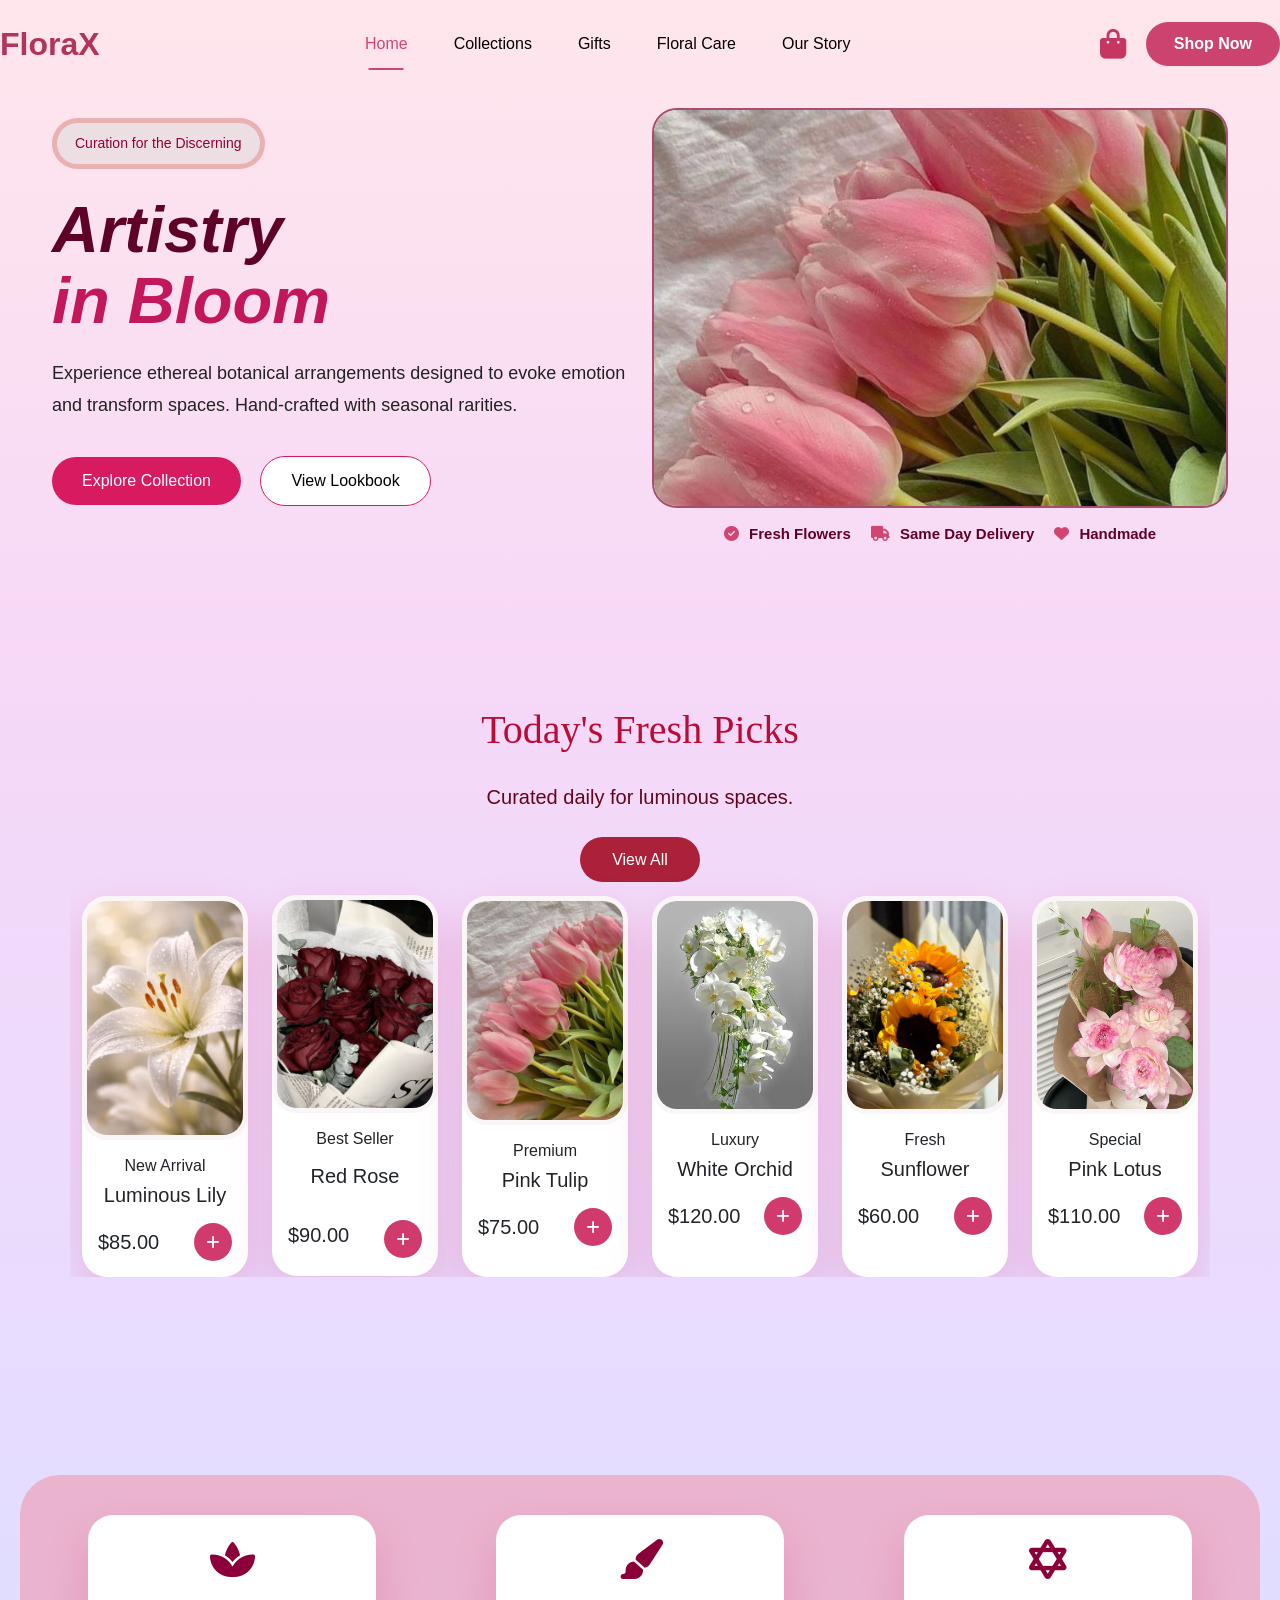
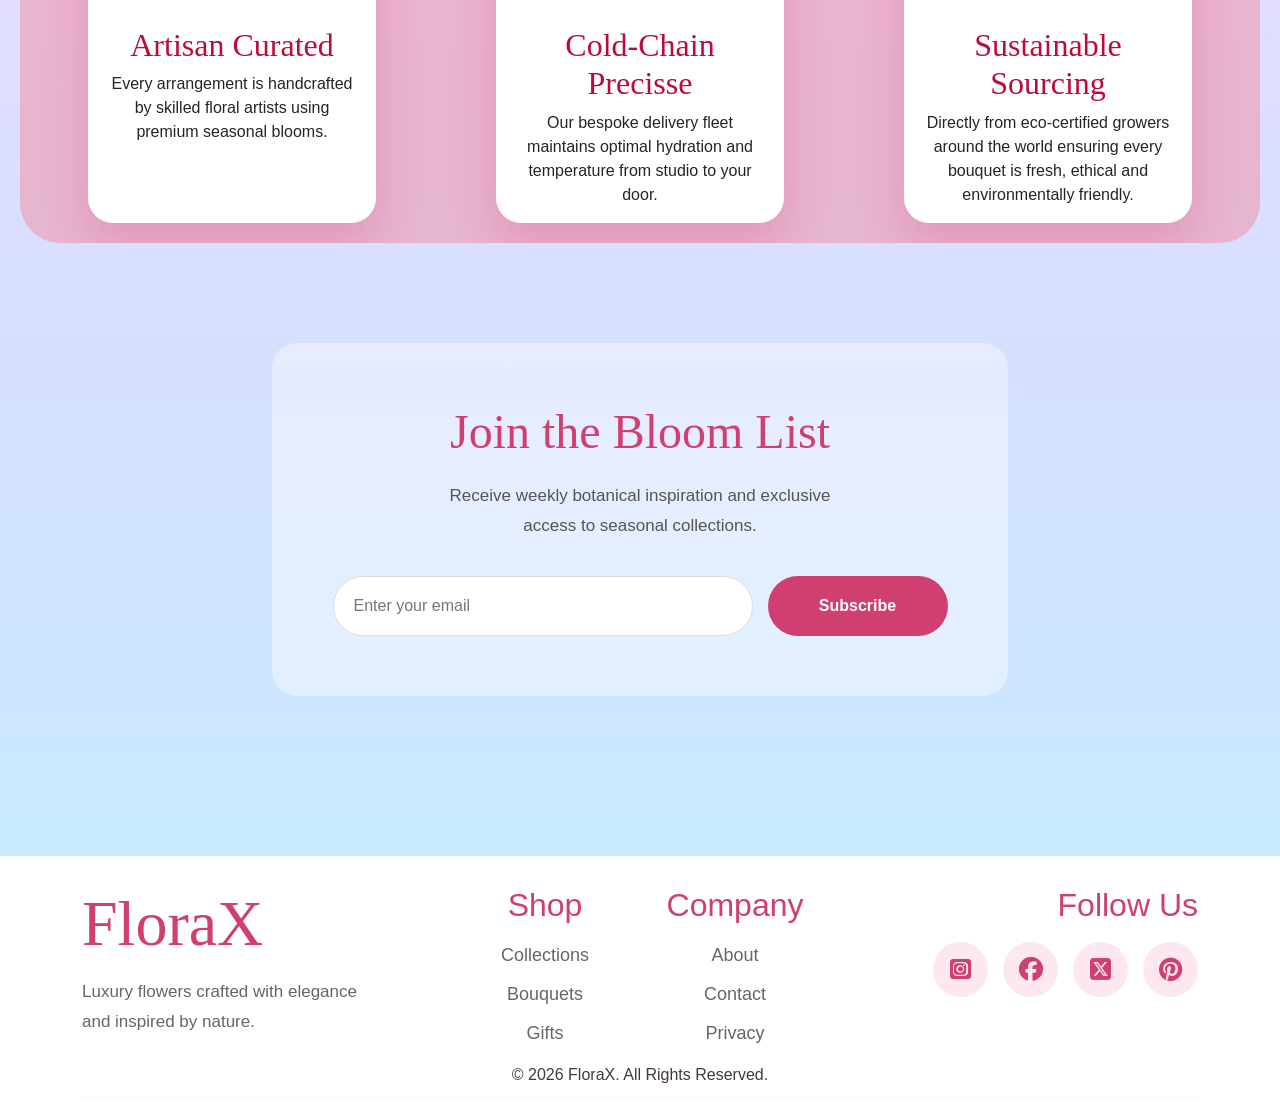
==== commit 06cf2f01: "update text" ====
--- a/index.html
+++ b/index.html
@@ -256,14 +256,14 @@
 <section class="container my-5 fresh-picks">
 
     
-    <div class="row g-4">
+    <div class="row g-4" style="position: relative; padding-bottom: -1000px;">
         <div class="text-center ">
-        <h1 style="color: rgb(187, 11, 55); font-family: serif; font-size: 40px;">Today's Fresh Picks</h1>
-        <p style="color: rgb(99, 5, 28); font-family: sans-serif; font-size: 20px;">
+        <h1 style="color: rgb(187, 11, 55); font-family: serif; font-size: 40px; padding-bottom: 20px;">Today's Fresh Picks</h1>
+        <p style="color: rgb(99, 5, 28); font-family: sans-serif; font-size: 20px; padding-bottom: 20px;">
             Curated daily for luminous spaces.
         </p>
 
-        <a href="#" class="btn-view-all">
+        <a href="#" class="btn-view-all " style="position: relative; bottom: 20x;">
             View All
         </a>
     </div>
--- a/styles.css
+++ b/styles.css
@@ -526,7 +526,7 @@
 
 .hero-image5{
     width:100%;
-    height: 400px;;
+    height: 400px;
     object-fit:cover;
     border-radius:25px;
     border:2px solid #a74f6c;
@@ -2277,7 +2277,13 @@
     }
 
 }
-
-
-
-
+.hero-title3{
+    color:#91013b;
+    font-family: 'Times New Roman', Times, serif;
+    font-size: 50px;
+    padding-left: 20px;
+}
+
+
+
+
